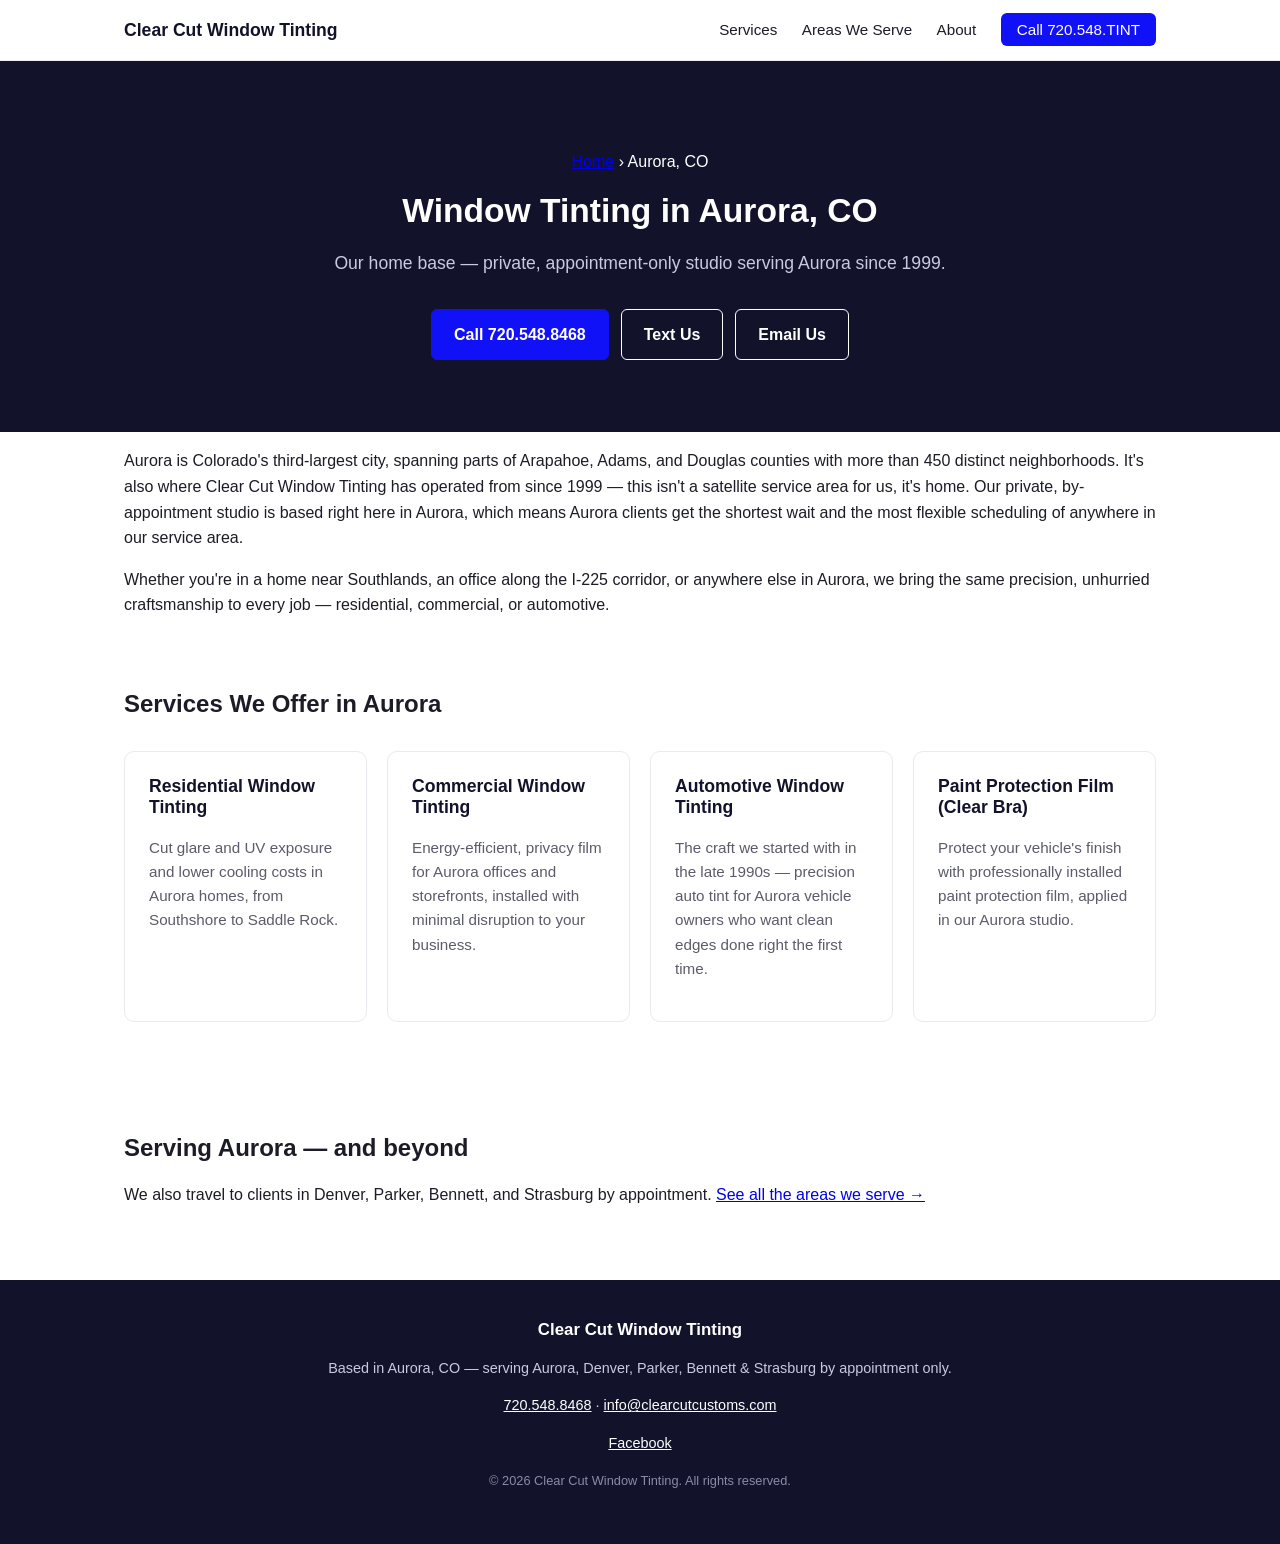
==== aurora.html @ 708e9a7e "Add aurora.html for window tinting services This file contains the complete HTML structure for the '" ====
<!DOCTYPE html>
<html lang="en">
<head>
<meta charset="UTF-8">
<meta name="viewport" content="width=device-width, initial-scale=1">
<title>Window Tinting in Aurora, CO | Residential, Commercial &amp; Auto | Clear Cut Window Tinting</title>
<meta name="description" content="Clear Cut Window Tinting serves Aurora, Colorado with private, appointment-only residential, commercial, and automotive window film and paint protection film. Based in Aurora since 1999.">
<link rel="canonical" href="https://clearcutcustoms.com/aurora.html">
<link rel="stylesheet" href="style.css">
<script type="application/ld+json">
{
  "@context": "https://schema.org",
  "@type": "LocalBusiness",
  "name": "Clear Cut Window Tinting",
  "telephone": "+1-720-548-8468",
  "priceRange": "$$",
  "areaServed": {"@type": "City", "name": "Aurora, CO"},
  "url": "https://clearcutcustoms.com/aurora.html"
}
</script>
</head>
<body>

<header class="site-header">
  <div class="wrap">
    <a class="logo" href="/">Clear Cut Window Tinting</a>
    <nav>
      <a href="/#services">Services</a>
      <a href="/#areas">Areas We Serve</a>
      <a href="/#about">About</a>
      <a class="btn-call" href="tel:7205488468">Call 720.548.TINT</a>
    </nav>
  </div>
</header>

<section class="hero city-hero">
  <div class="wrap">
    <p class="breadcrumb"><a href="/">Home</a> &rsaquo; Aurora, CO</p>
    <h1>Window Tinting in Aurora, CO</h1>
    <p class="tagline">Our home base — private, appointment-only studio serving Aurora since 1999.</p>
    <div class="cta-row">
      <a class="btn primary" href="tel:7205488468">Call 720.548.8468</a>
      <a class="btn" href="sms:7205488468">Text Us</a>
      <a class="btn" href="mailto:info@clearcutcustoms.com">Email Us</a>
    </div>
  </div>
</section>

<section class="city-intro">
  <div class="wrap">
    <p>Aurora is Colorado's third-largest city, spanning parts of Arapahoe, Adams, and Douglas counties with more than 450 distinct neighborhoods. It's also where Clear Cut Window Tinting has operated from since 1999 — this isn't a satellite service area for us, it's home. Our private, by-appointment studio is based right here in Aurora, which means Aurora clients get the shortest wait and the most flexible scheduling of anywhere in our service area.</p>
    <p>Whether you're in a home near Southlands, an office along the I-225 corridor, or anywhere else in Aurora, we bring the same precision, unhurried craftsmanship to every job — residential, commercial, or automotive.</p>
  </div>
</section>

<section class="services">
  <div class="wrap">
    <h2>Services We Offer in Aurora</h2>
    <div class="service-grid">
      <div class="service-card">
        <h3>Residential Window Tinting</h3>
        <p>Cut glare and UV exposure and lower cooling costs in Aurora homes, from Southshore to Saddle Rock.</p>
      </div>
      <div class="service-card">
        <h3>Commercial Window Tinting</h3>
        <p>Energy-efficient, privacy film for Aurora offices and storefronts, installed with minimal disruption to your business.</p>
      </div>
      <div class="service-card">
        <h3>Automotive Window Tinting</h3>
        <p>The craft we started with in the late 1990s — precision auto tint for Aurora vehicle owners who want clean edges done right the first time.</p>
      </div>
      <div class="service-card">
        <h3>Paint Protection Film (Clear Bra)</h3>
        <p>Protect your vehicle's finish with professionally installed paint protection film, applied in our Aurora studio.</p>
      </div>
    </div>
  </div>
</section>

<section class="fit">
  <div class="wrap">
    <h2>Serving Aurora — and beyond</h2>
    <p>We also travel to clients in Denver, Parker, Bennett, and Strasburg by appointment. <a href="/#areas">See all the areas we serve &rarr;</a></p>
  </div>
</section>

<footer class="site-footer">
  <div class="wrap">
    <h3>Clear Cut Window Tinting</h3>
    <p>Based in Aurora, CO &mdash; serving Aurora, Denver, Parker, Bennett &amp; Strasburg by appointment only.</p>
    <p><a href="tel:7205488468">720.548.8468</a> &middot; <a href="mailto:info@clearcutcustoms.com">info@clearcutcustoms.com</a></p>
    <p><a href="https://www.facebook.com/clearcutcustoms/" target="_blank" rel="noopener">Facebook</a></p>
    <p class="copyright">&copy; 2026 Clear Cut Window Tinting. All rights reserved.</p>
  </div>
</footer>

</body>
</html>
---- style.css ----
:root {
  --navy: #12122b;
  --blue: #1111f7;
  --light: #f6f7fb;
  --text: #1c1c28;
  --muted: #5b5b6b;
}

* { box-sizing: border-box; }

body {
  margin: 0;
  font-family: -apple-system, BlinkMacSystemFont, "Segoe UI", Roboto, Helvetica, Arial, sans-serif;
  color: var(--text);
  line-height: 1.6;
  background: #fff;
}

.wrap {
  max-width: 1080px;
  margin: 0 auto;
  padding: 0 24px;
}

h1, h2, h3 { line-height: 1.2; margin-top: 0; }

.site-header {
  border-bottom: 1px solid #eaeaf0;
  position: sticky;
  top: 0;
  background: #fff;
  z-index: 10;
}

.site-header .wrap {
  display: flex;
  align-items: center;
  justify-content: space-between;
  padding-top: 16px;
  padding-bottom: 16px;
}

.logo {
  font-weight: 700;
  font-size: 1.1rem;
  color: var(--navy);
  text-decoration: none;
}

.site-header nav a {
  margin-left: 20px;
  color: var(--text);
  text-decoration: none;
  font-size: 0.95rem;
}

.btn-call {
  background: var(--blue);
  color: #fff !important;
  padding: 8px 16px;
  border-radius: 6px;
}

.hero {
  background: var(--navy);
  color: #fff;
  padding: 72px 0;
  text-align: center;
}

.hero h1 { font-size: 2.1rem; max-width: 800px; margin: 0 auto 16px; }
.hero .tagline { font-size: 1.1rem; color: #c9c9e0; margin-bottom: 32px; }

.cta-row { display: flex; gap: 12px; justify-content: center; flex-wrap: wrap; }

.btn {
  display: inline-block;
  padding: 12px 22px;
  border-radius: 6px;
  text-decoration: none;
  border: 1px solid #fff;
  color: #fff;
  font-weight: 600;
}

.btn.primary {
  background: var(--blue);
  border-color: var(--blue);
}

.areas, .services, .gallery, .about, .fit {
  padding: 56px 0;
}

.areas { background: var(--light); text-align: center; }

.city-list {
  list-style: none;
  display: flex;
  gap: 12px;
  justify-content: center;
  flex-wrap: wrap;
  padding: 0;
  margin-top: 24px;
}

.city-list li {
  background: #fff;
  border: 1px solid #dedeea;
  padding: 8px 16px;
  border-radius: 20px;
  font-weight: 600;
  font-size: 0.9rem;
}

.service-grid {
  display: grid;
  grid-template-columns: repeat(auto-fit, minmax(220px, 1fr));
  gap: 20px;
  margin-top: 32px;
}

.service-card {
  border: 1px solid #eaeaf0;
  border-radius: 10px;
  padding: 24px;
}

.service-card h3 { color: var(--navy); font-size: 1.1rem; }
.service-card p { color: var(--muted); font-size: 0.95rem; }

.gallery { text-align: center; }
.gallery-note { color: var(--muted); font-size: 0.9rem; }

.gallery-grid {
  display: grid;
  grid-template-columns: repeat(auto-fit, minmax(160px, 1fr));
  gap: 12px;
  margin-top: 24px;
}

.gallery-placeholder {
  background: var(--light);
  border: 1px dashed #cfcfe0;
  aspect-ratio: 4 / 3;
  border-radius: 8px;
}

.about { max-width: 780px; margin: 0 auto; }

.fit .two-col {
  display: grid;
  grid-template-columns: 1fr 1fr;
  gap: 40px;
}

.fit h3 { color: var(--navy); }
.fit ul { padding-left: 20px; color: var(--muted); }

.site-footer {
  background: var(--navy);
  color: #c9c9e0;
  padding: 40px 0;
  text-align: center;
  font-size: 0.9rem;
}

.site-footer h3 { color: #fff; }
.site-footer a { color: #fff; }
.copyright { margin-top: 16px; color: #8b8ba8; font-size: 0.8rem; }

@media (max-width: 640px) {
  .site-header nav a:not(.btn-call) { display: none; }
  .fit .two-col { grid-template-columns: 1fr; }
  .hero h1 { font-size: 1.6rem; }
}
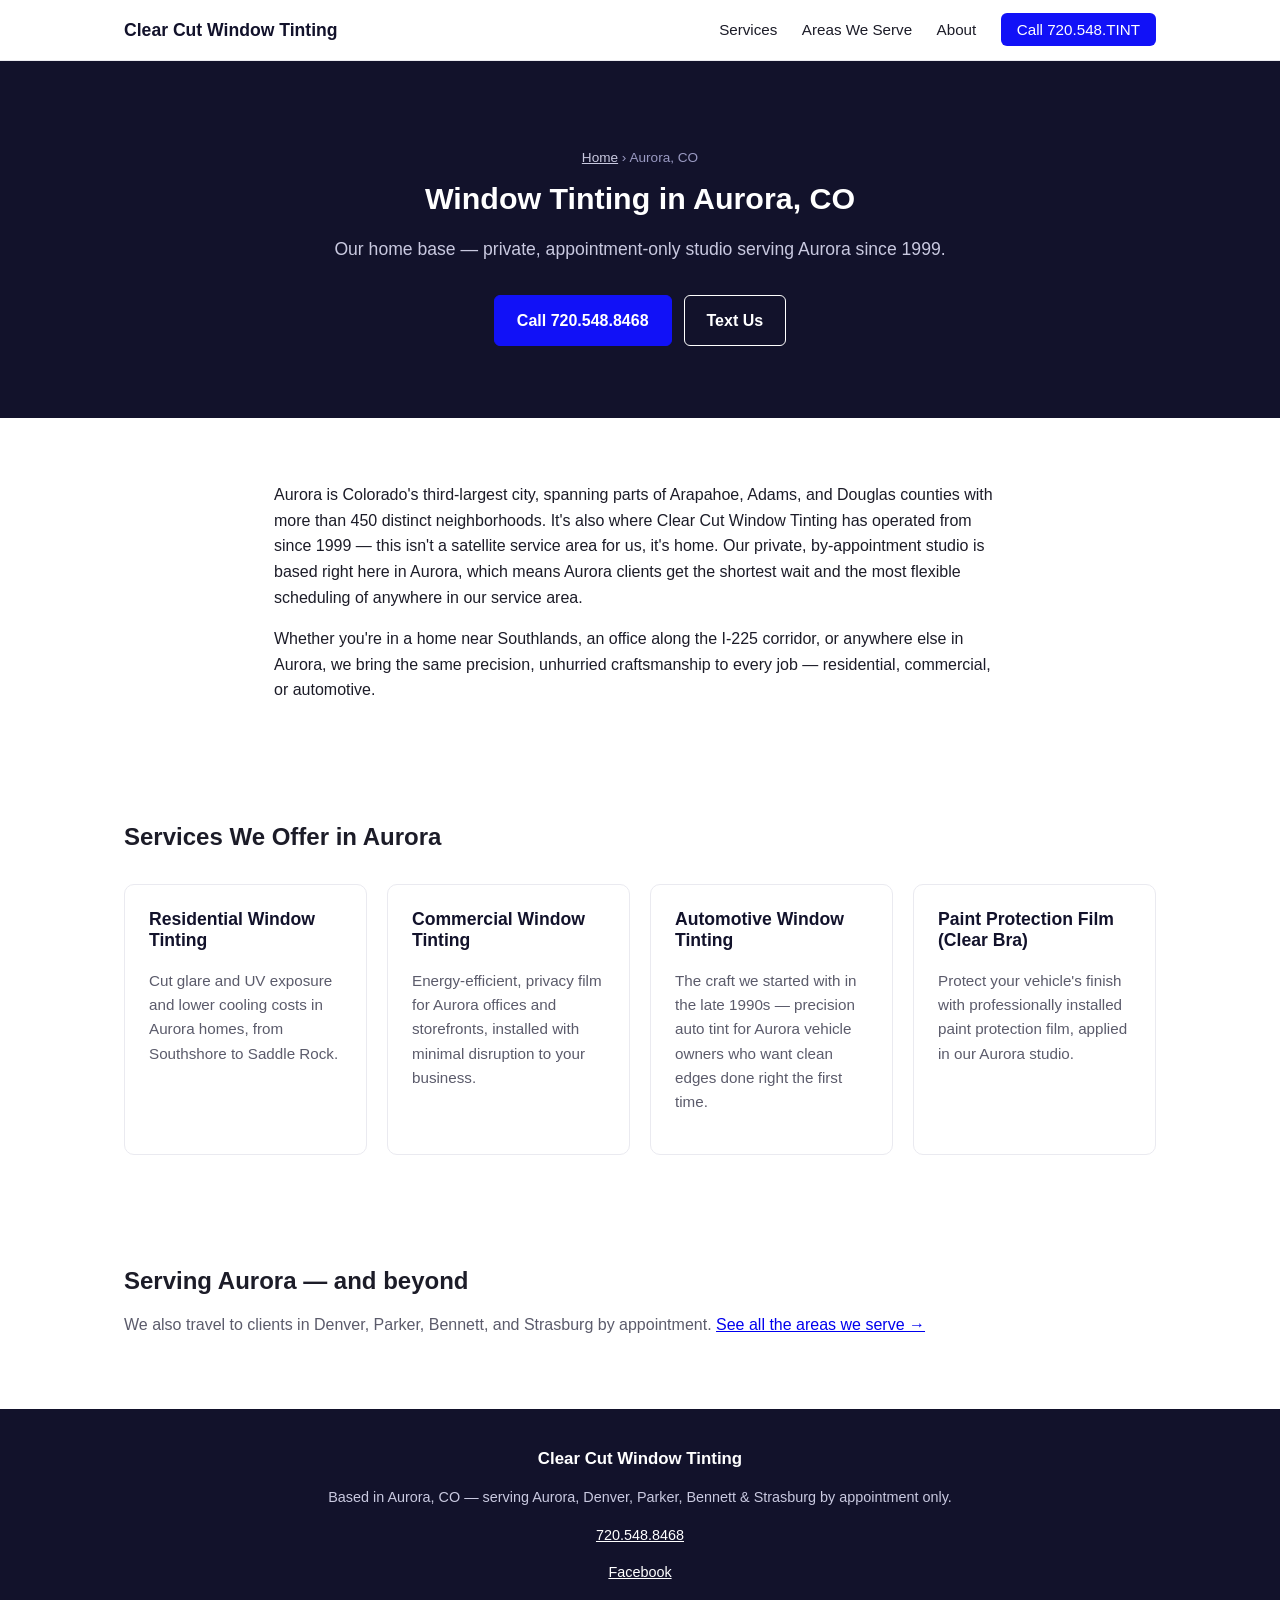
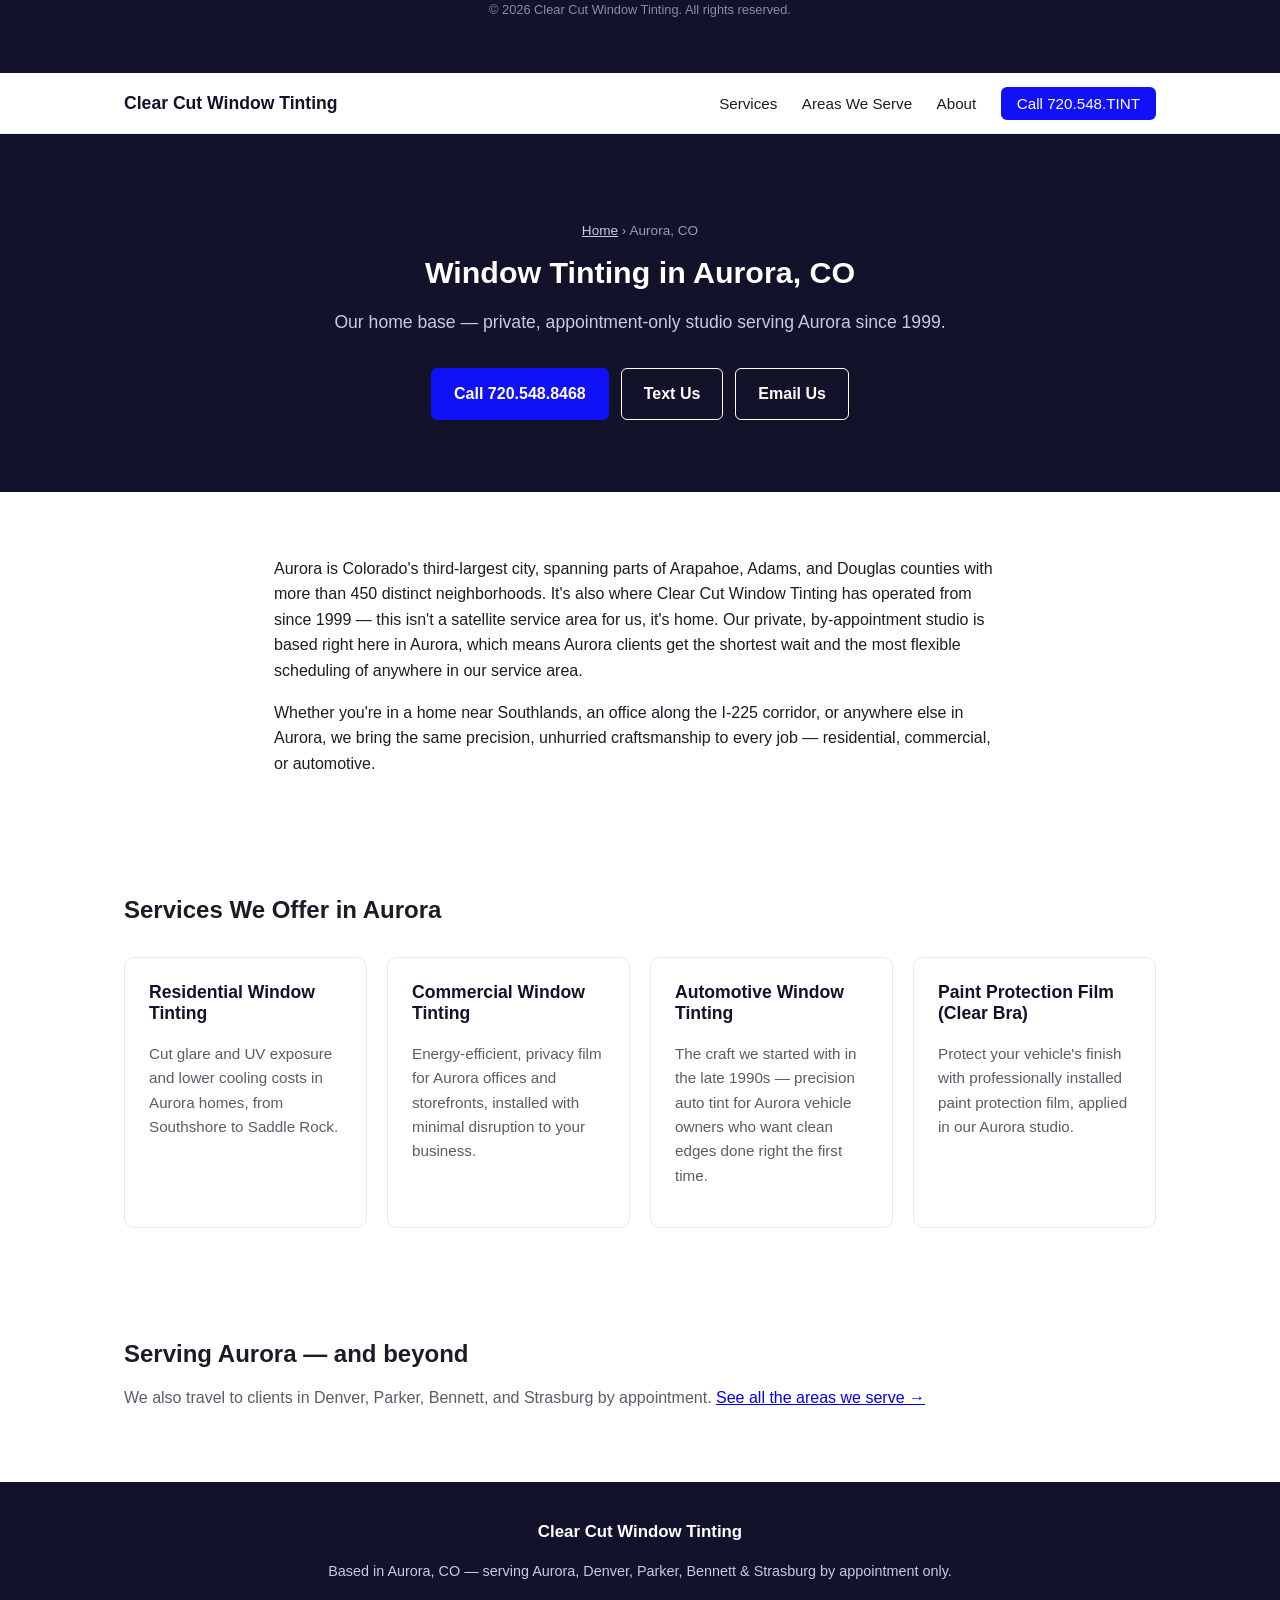
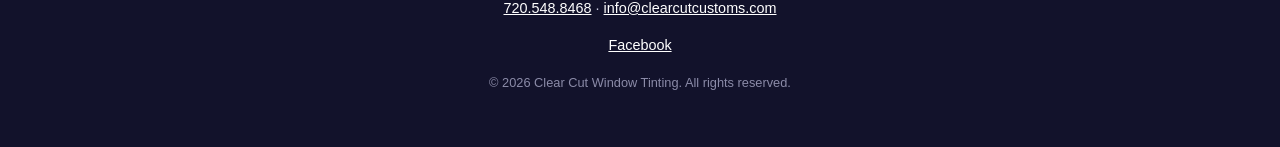
==== commit b3427725: "Enhance service details and contact methods in aurora.html Added additional service descriptions and" ====
--- a/aurora.html
+++ b/aurora.html
@@ -1,3 +1,100 @@
+<!DOCTYPE html>
+<html lang="en">
+<head>
+<meta charset="UTF-8">
+<meta name="viewport" content="width=device-width, initial-scale=1">
+<title>Window Tinting in Aurora, CO | Residential, Commercial &amp; Auto | Clear Cut Window Tinting</title>
+<meta name="description" content="Clear Cut Window Tinting serves Aurora, Colorado with private, appointment-only residential, commercial, and automotive window film and paint protection film. Based in Aurora since 1999.">
+<link rel="canonical" href="https://clearcutcustoms.com/aurora.html">
+<link rel="stylesheet" href="style.css">
+<script type="application/ld+json">
+{
+  "@context": "https://schema.org",
+  "@type": "LocalBusiness",
+  "name": "Clear Cut Window Tinting",
+  "telephone": "+1-720-548-8468",
+  "priceRange": "$$",
+  "areaServed": {"@type": "City", "name": "Aurora, CO"},
+  "url": "https://clearcutcustoms.com/aurora.html"
+}
+</script>
+</head>
+<body>
+
+<header class="site-header">
+  <div class="wrap">
+    <a class="logo" href="/">Clear Cut Window Tinting</a>
+    <nav>
+      <a href="/#services">Services</a>
+      <a href="/#areas">Areas We Serve</a>
+      <a href="/#about">About</a>
+      <a class="btn-call" href="tel:7205488468">Call 720.548.TINT</a>
+    </nav>
+  </div>
+</header>
+
+<section class="hero city-hero">
+  <div class="wrap">
+    <p class="breadcrumb"><a href="/">Home</a> &rsaquo; Aurora, CO</p>
+    <h1>Window Tinting in Aurora, CO</h1>
+    <p class="tagline">Our home base — private, appointment-only studio serving Aurora since 1999.</p>
+    <div class="cta-row">
+      <a class="btn primary" href="tel:7205488468">Call 720.548.8468</a>
+      <a class="btn" href="sms:7205488468">Text Us</a>
+    </div>
+  </div>
+</section>
+
+<section class="city-intro">
+  <div class="wrap">
+    <p>Aurora is Colorado's third-largest city, spanning parts of Arapahoe, Adams, and Douglas counties with more than 450 distinct neighborhoods. It's also where Clear Cut Window Tinting has operated from since 1999 — this isn't a satellite service area for us, it's home. Our private, by-appointment studio is based right here in Aurora, which means Aurora clients get the shortest wait and the most flexible scheduling of anywhere in our service area.</p>
+    <p>Whether you're in a home near Southlands, an office along the I-225 corridor, or anywhere else in Aurora, we bring the same precision, unhurried craftsmanship to every job — residential, commercial, or automotive.</p>
+  </div>
+</section>
+
+<section class="services">
+  <div class="wrap">
+    <h2>Services We Offer in Aurora</h2>
+    <div class="service-grid">
+      <div class="service-card">
+        <h3>Residential Window Tinting</h3>
+        <p>Cut glare and UV exposure and lower cooling costs in Aurora homes, from Southshore to Saddle Rock.</p>
+      </div>
+      <div class="service-card">
+        <h3>Commercial Window Tinting</h3>
+        <p>Energy-efficient, privacy film for Aurora offices and storefronts, installed with minimal disruption to your business.</p>
+      </div>
+      <div class="service-card">
+        <h3>Automotive Window Tinting</h3>
+        <p>The craft we started with in the late 1990s — precision auto tint for Aurora vehicle owners who want clean edges done right the first time.</p>
+      </div>
+      <div class="service-card">
+        <h3>Paint Protection Film (Clear Bra)</h3>
+        <p>Protect your vehicle's finish with professionally installed paint protection film, applied in our Aurora studio.</p>
+      </div>
+    </div>
+  </div>
+</section>
+
+<section class="fit">
+  <div class="wrap">
+    <h2>Serving Aurora — and beyond</h2>
+    <p>We also travel to clients in Denver, Parker, Bennett, and Strasburg by appointment. <a href="/#areas">See all the areas we serve &rarr;</a></p>
+  </div>
+</section>
+
+<footer class="site-footer">
+  <div class="wrap">
+    <h3>Clear Cut Window Tinting</h3>
+    <p>Based in Aurora, CO &mdash; serving Aurora, Denver, Parker, Bennett &amp; Strasburg by appointment only.</p>
+    <p><a href="tel:7205488468">720.548.8468</a></p>
+    <p><a href="https://www.facebook.com/clearcutcustoms/" target="_blank" rel="noopener">Facebook</a></p>
+    <p class="copyright">&copy; 2026 Clear Cut Window Tinting. All rights reserved.</p>
+  </div>
+</footer>
+
+</body>
+</html>
 <!DOCTYPE html>
 <html lang="en">
 <head>
--- a/style.css
+++ b/style.css
@@ -113,6 +113,15 @@
   font-size: 0.9rem;
 }
 
+.city-list li a {
+  color: var(--navy);
+  text-decoration: none;
+}
+
+.city-list li a:hover {
+  text-decoration: underline;
+}
+
 .service-grid {
   display: grid;
   grid-template-columns: repeat(auto-fit, minmax(220px, 1fr));
@@ -169,6 +178,29 @@
 .site-footer a { color: #fff; }
 .copyright { margin-top: 16px; color: #8b8ba8; font-size: 0.8rem; }
 
+.breadcrumb {
+  color: #9a9ac2;
+  font-size: 0.85rem;
+  margin-bottom: 12px;
+}
+
+.breadcrumb a {
+  color: #c9c9e0;
+}
+
+.city-hero h1 { font-size: 1.9rem; }
+
+.city-intro {
+  padding: 48px 0;
+  max-width: 780px;
+  margin: 0 auto;
+}
+
+.city-intro p { color: var(--text); }
+
+.fit h2 { margin-bottom: 8px; }
+.fit p { color: var(--muted); }
+
 @media (max-width: 640px) {
   .site-header nav a:not(.btn-call) { display: none; }
   .fit .two-col { grid-template-columns: 1fr; }
--- a/style.css
+++ b/style.css
@@ -113,6 +113,15 @@
   font-size: 0.9rem;
 }
 
+.city-list li a {
+  color: var(--navy);
+  text-decoration: none;
+}
+
+.city-list li a:hover {
+  text-decoration: underline;
+}
+
 .service-grid {
   display: grid;
   grid-template-columns: repeat(auto-fit, minmax(220px, 1fr));
@@ -169,6 +178,29 @@
 .site-footer a { color: #fff; }
 .copyright { margin-top: 16px; color: #8b8ba8; font-size: 0.8rem; }
 
+.breadcrumb {
+  color: #9a9ac2;
+  font-size: 0.85rem;
+  margin-bottom: 12px;
+}
+
+.breadcrumb a {
+  color: #c9c9e0;
+}
+
+.city-hero h1 { font-size: 1.9rem; }
+
+.city-intro {
+  padding: 48px 0;
+  max-width: 780px;
+  margin: 0 auto;
+}
+
+.city-intro p { color: var(--text); }
+
+.fit h2 { margin-bottom: 8px; }
+.fit p { color: var(--muted); }
+
 @media (max-width: 640px) {
   .site-header nav a:not(.btn-call) { display: none; }
   .fit .two-col { grid-template-columns: 1fr; }
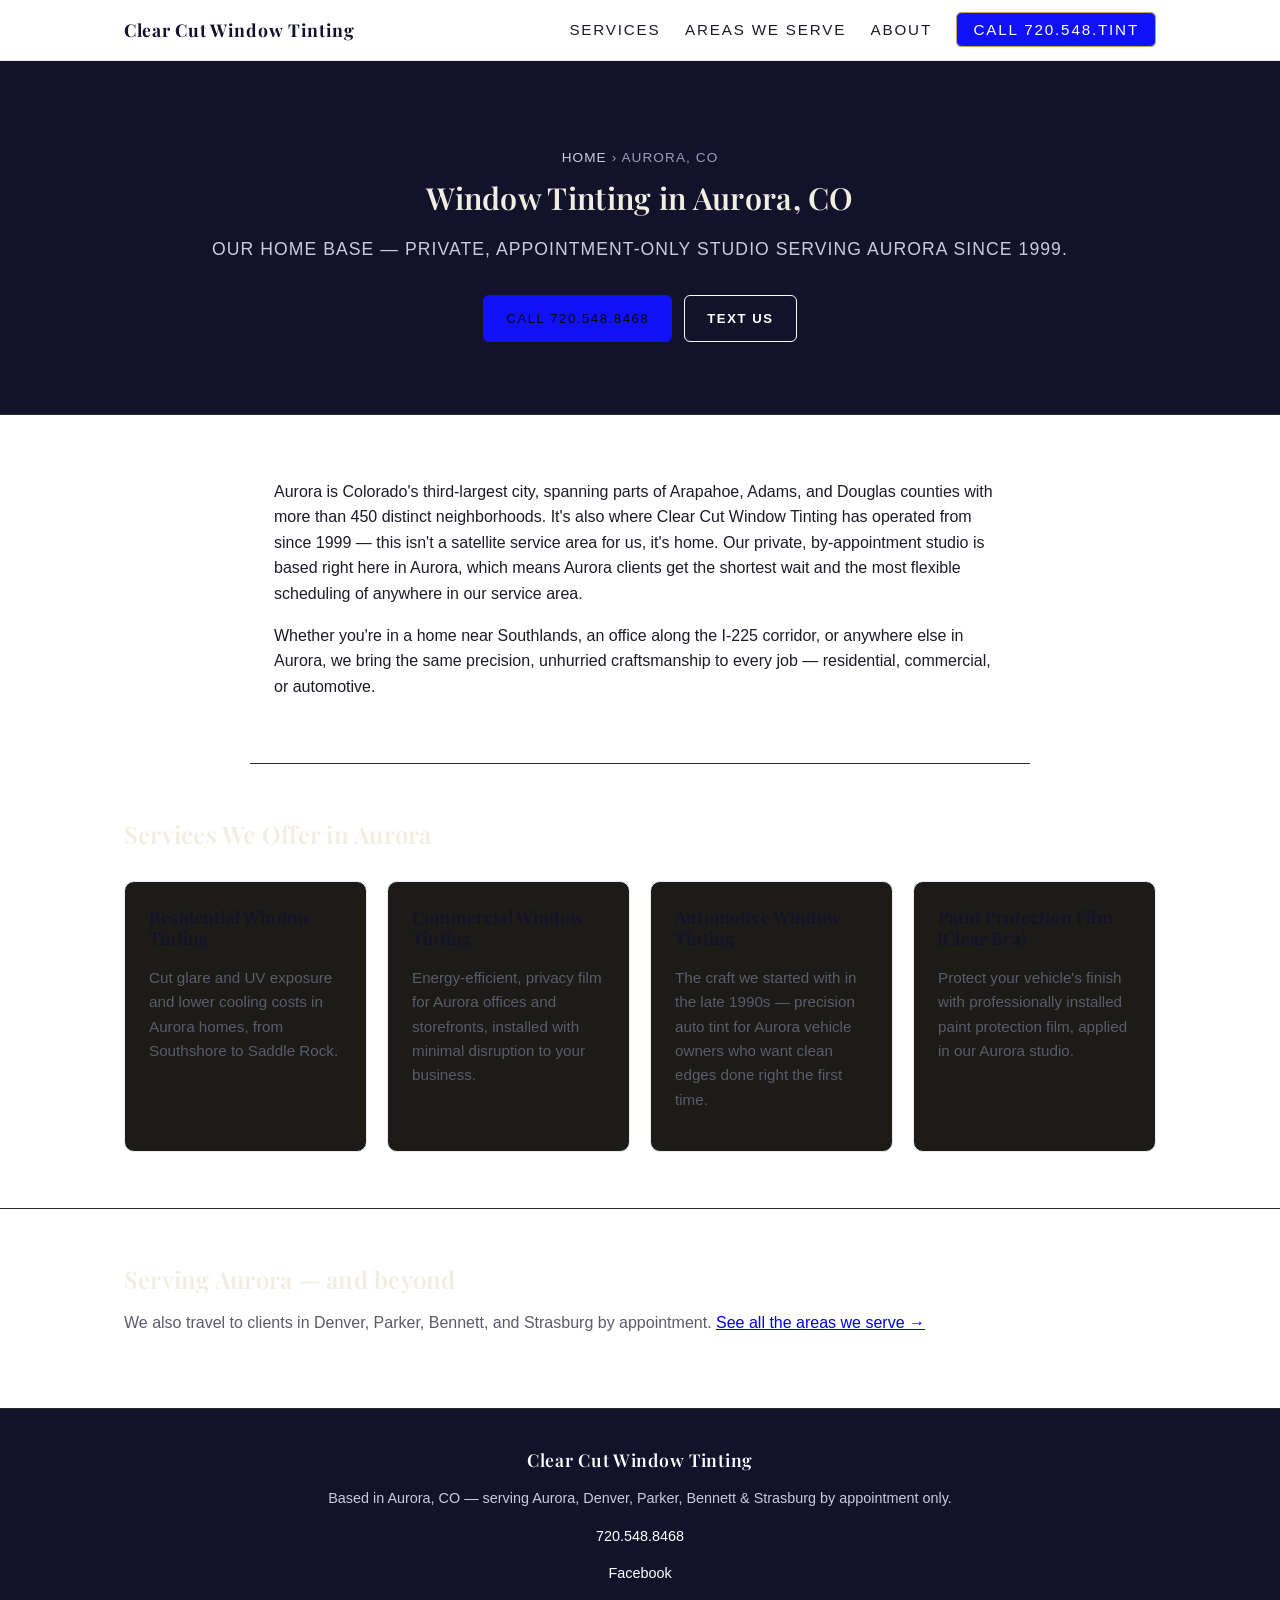
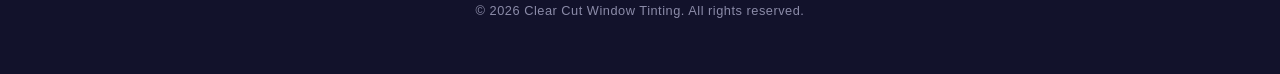
==== commit f927ba83: "Add Google Fonts preconnect and styles Added preconnect links for Google Fonts and included a styles" ====
--- a/aurora.html
+++ b/aurora.html
@@ -6,6 +6,9 @@
 <title>Window Tinting in Aurora, CO | Residential, Commercial &amp; Auto | Clear Cut Window Tinting</title>
 <meta name="description" content="Clear Cut Window Tinting serves Aurora, Colorado with private, appointment-only residential, commercial, and automotive window film and paint protection film. Based in Aurora since 1999.">
 <link rel="canonical" href="https://clearcutcustoms.com/aurora.html">
+<link rel="preconnect" href="https://fonts.googleapis.com">
+<link rel="preconnect" href="https://fonts.gstatic.com" crossorigin>
+<link href="https://fonts.googleapis.com/css2?family=Playfair+Display:wght@500;600;700&family=Jost:wght@300;400;500&display=swap" rel="stylesheet">
 <link rel="stylesheet" href="style.css">
 <script type="application/ld+json">
 {
@@ -95,101 +98,3 @@
 
 </body>
 </html>
-<!DOCTYPE html>
-<html lang="en">
-<head>
-<meta charset="UTF-8">
-<meta name="viewport" content="width=device-width, initial-scale=1">
-<title>Window Tinting in Aurora, CO | Residential, Commercial &amp; Auto | Clear Cut Window Tinting</title>
-<meta name="description" content="Clear Cut Window Tinting serves Aurora, Colorado with private, appointment-only residential, commercial, and automotive window film and paint protection film. Based in Aurora since 1999.">
-<link rel="canonical" href="https://clearcutcustoms.com/aurora.html">
-<link rel="stylesheet" href="style.css">
-<script type="application/ld+json">
-{
-  "@context": "https://schema.org",
-  "@type": "LocalBusiness",
-  "name": "Clear Cut Window Tinting",
-  "telephone": "+1-720-548-8468",
-  "priceRange": "$$",
-  "areaServed": {"@type": "City", "name": "Aurora, CO"},
-  "url": "https://clearcutcustoms.com/aurora.html"
-}
-</script>
-</head>
-<body>
-
-<header class="site-header">
-  <div class="wrap">
-    <a class="logo" href="/">Clear Cut Window Tinting</a>
-    <nav>
-      <a href="/#services">Services</a>
-      <a href="/#areas">Areas We Serve</a>
-      <a href="/#about">About</a>
-      <a class="btn-call" href="tel:7205488468">Call 720.548.TINT</a>
-    </nav>
-  </div>
-</header>
-
-<section class="hero city-hero">
-  <div class="wrap">
-    <p class="breadcrumb"><a href="/">Home</a> &rsaquo; Aurora, CO</p>
-    <h1>Window Tinting in Aurora, CO</h1>
-    <p class="tagline">Our home base — private, appointment-only studio serving Aurora since 1999.</p>
-    <div class="cta-row">
-      <a class="btn primary" href="tel:7205488468">Call 720.548.8468</a>
-      <a class="btn" href="sms:7205488468">Text Us</a>
-      <a class="btn" href="mailto:info@clearcutcustoms.com">Email Us</a>
-    </div>
-  </div>
-</section>
-
-<section class="city-intro">
-  <div class="wrap">
-    <p>Aurora is Colorado's third-largest city, spanning parts of Arapahoe, Adams, and Douglas counties with more than 450 distinct neighborhoods. It's also where Clear Cut Window Tinting has operated from since 1999 — this isn't a satellite service area for us, it's home. Our private, by-appointment studio is based right here in Aurora, which means Aurora clients get the shortest wait and the most flexible scheduling of anywhere in our service area.</p>
-    <p>Whether you're in a home near Southlands, an office along the I-225 corridor, or anywhere else in Aurora, we bring the same precision, unhurried craftsmanship to every job — residential, commercial, or automotive.</p>
-  </div>
-</section>
-
-<section class="services">
-  <div class="wrap">
-    <h2>Services We Offer in Aurora</h2>
-    <div class="service-grid">
-      <div class="service-card">
-        <h3>Residential Window Tinting</h3>
-        <p>Cut glare and UV exposure and lower cooling costs in Aurora homes, from Southshore to Saddle Rock.</p>
-      </div>
-      <div class="service-card">
-        <h3>Commercial Window Tinting</h3>
-        <p>Energy-efficient, privacy film for Aurora offices and storefronts, installed with minimal disruption to your business.</p>
-      </div>
-      <div class="service-card">
-        <h3>Automotive Window Tinting</h3>
-        <p>The craft we started with in the late 1990s — precision auto tint for Aurora vehicle owners who want clean edges done right the first time.</p>
-      </div>
-      <div class="service-card">
-        <h3>Paint Protection Film (Clear Bra)</h3>
-        <p>Protect your vehicle's finish with professionally installed paint protection film, applied in our Aurora studio.</p>
-      </div>
-    </div>
-  </div>
-</section>
-
-<section class="fit">
-  <div class="wrap">
-    <h2>Serving Aurora — and beyond</h2>
-    <p>We also travel to clients in Denver, Parker, Bennett, and Strasburg by appointment. <a href="/#areas">See all the areas we serve &rarr;</a></p>
-  </div>
-</section>
-
-<footer class="site-footer">
-  <div class="wrap">
-    <h3>Clear Cut Window Tinting</h3>
-    <p>Based in Aurora, CO &mdash; serving Aurora, Denver, Parker, Bennett &amp; Strasburg by appointment only.</p>
-    <p><a href="tel:7205488468">720.548.8468</a> &middot; <a href="mailto:info@clearcutcustoms.com">info@clearcutcustoms.com</a></p>
-    <p><a href="https://www.facebook.com/clearcutcustoms/" target="_blank" rel="noopener">Facebook</a></p>
-    <p class="copyright">&copy; 2026 Clear Cut Window Tinting. All rights reserved.</p>
-  </div>
-</footer>
-
-</body>
-</html>
--- a/style.css
+++ b/style.css
@@ -1,3 +1,320 @@
+:root {
+  --black: #0a0a0a;
+  --charcoal: #141412;
+  --charcoal-light: #1c1b18;
+  --gold: #c9a961;
+  --gold-bright: #e4c98a;
+  --cream: #f2ede1;
+  --muted: #9a9488;
+  --hairline: #2c2a24;
+}
+
+* { box-sizing: border-box; }
+
+body {
+  margin: 0;
+  font-family: "Jost", -apple-system, BlinkMacSystemFont, "Segoe UI", Helvetica, Arial, sans-serif;
+  color: var(--cream);
+  line-height: 1.7;
+  background: var(--black);
+  font-weight: 300;
+}
+
+h1, h2, h3 {
+  line-height: 1.2;
+  margin-top: 0;
+  font-family: "Playfair Display", Georgia, "Times New Roman", serif;
+  font-weight: 600;
+  color: var(--cream);
+  letter-spacing: 0.01em;
+}
+
+.wrap {
+  max-width: 1080px;
+  margin: 0 auto;
+  padding: 0 24px;
+}
+
+.site-header {
+  border-bottom: 1px solid var(--hairline);
+  position: sticky;
+  top: 0;
+  background: rgba(10, 10, 10, 0.92);
+  backdrop-filter: blur(6px);
+  z-index: 10;
+}
+
+.site-header .wrap {
+  display: flex;
+  align-items: center;
+  justify-content: space-between;
+  padding-top: 18px;
+  padding-bottom: 18px;
+}
+
+.logo {
+  font-family: "Playfair Display", Georgia, serif;
+  font-weight: 600;
+  font-size: 1.2rem;
+  color: var(--gold-bright);
+  text-decoration: none;
+  letter-spacing: 0.04em;
+}
+
+.site-header nav a {
+  margin-left: 24px;
+  color: var(--cream);
+  text-decoration: none;
+  font-size: 0.82rem;
+  text-transform: uppercase;
+  letter-spacing: 0.12em;
+  transition: color 0.2s ease;
+}
+
+.site-header nav a:hover { color: var(--gold-bright); }
+
+.btn-call {
+  background: transparent;
+  color: var(--gold-bright) !important;
+  padding: 9px 18px;
+  border: 1px solid var(--gold);
+  border-radius: 2px;
+}
+
+.btn-call:hover {
+  background: var(--gold);
+  color: var(--black) !important;
+}
+
+.hero {
+  background:
+    radial-gradient(ellipse at center, rgba(201, 169, 97, 0.08) 0%, rgba(10, 10, 10, 0) 60%),
+    var(--black);
+  color: var(--cream);
+  padding: 96px 0;
+  text-align: center;
+  border-bottom: 1px solid var(--hairline);
+}
+
+.hero h1 { font-size: 2.4rem; max-width: 820px; margin: 0 auto 18px; }
+.hero .tagline {
+  font-size: 1.05rem;
+  color: var(--gold-bright);
+  margin-bottom: 36px;
+  letter-spacing: 0.06em;
+  text-transform: uppercase;
+  font-size: 0.85rem;
+}
+
+.cta-row { display: flex; gap: 14px; justify-content: center; flex-wrap: wrap; }
+
+.btn {
+  display: inline-block;
+  padding: 13px 26px;
+  border-radius: 2px;
+  text-decoration: none;
+  border: 1px solid var(--gold);
+  color: var(--cream);
+  font-weight: 400;
+  font-size: 0.82rem;
+  text-transform: uppercase;
+  letter-spacing: 0.12em;
+  transition: all 0.25s ease;
+}
+
+.btn:hover {
+  border-color: var(--gold-bright);
+  color: var(--gold-bright);
+}
+
+.btn.primary {
+  background: var(--gold);
+  border-color: var(--gold);
+  color: var(--black);
+  font-weight: 500;
+}
+
+.btn.primary:hover {
+  background: var(--gold-bright);
+  border-color: var(--gold-bright);
+  color: var(--black);
+}
+
+.areas, .services, .gallery, .about, .fit {
+  padding: 72px 0;
+}
+
+.areas { background: var(--charcoal); text-align: center; border-bottom: 1px solid var(--hairline); }
+.areas p { color: var(--muted); max-width: 720px; margin-left: auto; margin-right: auto; }
+
+.city-list {
+  list-style: none;
+  display: flex;
+  gap: 14px;
+  justify-content: center;
+  flex-wrap: wrap;
+  padding: 0;
+  margin-top: 28px;
+}
+
+.city-list li {
+  background: transparent;
+  border: 1px solid var(--hairline);
+  padding: 10px 20px;
+  border-radius: 2px;
+  font-weight: 400;
+  font-size: 0.8rem;
+  text-transform: uppercase;
+  letter-spacing: 0.1em;
+  transition: border-color 0.2s ease;
+}
+
+.city-list li:hover { border-color: var(--gold); }
+
+.city-list li a {
+  color: var(--cream);
+  text-decoration: none;
+}
+
+.city-list li a:hover {
+  color: var(--gold-bright);
+}
+
+.services { border-bottom: 1px solid var(--hairline); }
+
+.service-grid {
+  display: grid;
+  grid-template-columns: repeat(auto-fit, minmax(220px, 1fr));
+  gap: 24px;
+  margin-top: 40px;
+}
+
+.service-card {
+  border: 1px solid var(--hairline);
+  border-radius: 2px;
+  padding: 30px 26px;
+  background: var(--charcoal-light);
+  transition: border-color 0.25s ease, transform 0.25s ease;
+}
+
+.service-card:hover {
+  border-color: var(--gold);
+  transform: translateY(-3px);
+}
+
+.service-card h3 { color: var(--gold-bright); font-size: 1.05rem; font-weight: 600; }
+.service-card p { color: var(--muted); font-size: 0.92rem; }
+
+.gallery { text-align: center; border-bottom: 1px solid var(--hairline); }
+.gallery-note { color: var(--muted); font-size: 0.9rem; }
+
+.gallery-grid {
+  display: grid;
+  grid-template-columns: repeat(auto-fit, minmax(160px, 1fr));
+  gap: 14px;
+  margin-top: 28px;
+}
+
+.gallery-item {
+  display: block;
+  aspect-ratio: 4 / 3;
+  border-radius: 2px;
+  overflow: hidden;
+  background: var(--charcoal-light);
+  border: 1px solid var(--hairline);
+}
+
+.gallery-item img {
+  width: 100%;
+  height: 100%;
+  object-fit: cover;
+  display: block;
+  filter: grayscale(15%) contrast(1.05);
+  transition: transform 0.35s ease, filter 0.35s ease;
+}
+
+.gallery-item:hover img {
+  transform: scale(1.06);
+  filter: grayscale(0%) contrast(1.05);
+}
+
+.about {
+  max-width: 780px;
+  margin: 0 auto;
+  border-bottom: 1px solid var(--hairline);
+}
+
+.about p { color: var(--muted); }
+
+.fit .two-col {
+  display: grid;
+  grid-template-columns: 1fr 1fr;
+  gap: 48px;
+}
+
+.fit h3 {
+  color: var(--gold-bright);
+  font-size: 1.05rem;
+  text-transform: uppercase;
+  letter-spacing: 0.08em;
+  font-family: "Jost", sans-serif;
+  font-weight: 500;
+}
+.fit ul { padding-left: 20px; color: var(--muted); }
+.fit li { margin-bottom: 6px; }
+
+.site-footer {
+  background: var(--black);
+  color: var(--muted);
+  padding: 48px 0;
+  text-align: center;
+  font-size: 0.9rem;
+  border-top: 1px solid var(--hairline);
+}
+
+.site-footer h3 {
+  color: var(--gold-bright);
+  font-size: 1.1rem;
+  letter-spacing: 0.04em;
+}
+.site-footer a { color: var(--cream); text-decoration: none; }
+.site-footer a:hover { color: var(--gold-bright); }
+.copyright { margin-top: 18px; color: #5c584e; font-size: 0.78rem; letter-spacing: 0.04em; }
+
+.breadcrumb {
+  color: var(--muted);
+  font-size: 0.8rem;
+  margin-bottom: 16px;
+  text-transform: uppercase;
+  letter-spacing: 0.08em;
+}
+
+.breadcrumb a {
+  color: var(--gold);
+  text-decoration: none;
+}
+
+.breadcrumb a:hover { color: var(--gold-bright); }
+
+.city-hero h1 { font-size: 2.1rem; }
+
+.city-intro {
+  padding: 56px 0;
+  max-width: 780px;
+  margin: 0 auto;
+  border-bottom: 1px solid var(--hairline);
+}
+
+.city-intro p { color: var(--muted); }
+
+.fit h2 { margin-bottom: 10px; }
+.fit p { color: var(--muted); }
+
+@media (max-width: 640px) {
+  .site-header nav a:not(.btn-call) { display: none; }
+  .fit .two-col { grid-template-columns: 1fr; }
+  .hero h1 { font-size: 1.7rem; }
+}
 :root {
   --navy: #12122b;
   --blue: #1111f7;
@@ -148,11 +465,24 @@
   margin-top: 24px;
 }
 
-.gallery-placeholder {
-  background: var(--light);
-  border: 1px dashed #cfcfe0;
+.gallery-item {
+  display: block;
   aspect-ratio: 4 / 3;
   border-radius: 8px;
+  overflow: hidden;
+  background: var(--light);
+}
+
+.gallery-item img {
+  width: 100%;
+  height: 100%;
+  object-fit: cover;
+  display: block;
+  transition: transform 0.25s ease;
+}
+
+.gallery-item:hover img {
+  transform: scale(1.04);
 }
 
 .about { max-width: 780px; margin: 0 auto; }
@@ -206,3 +536,211 @@
   .fit .two-col { grid-template-columns: 1fr; }
   .hero h1 { font-size: 1.6rem; }
 }
+:root {
+  --navy: #12122b;
+  --blue: #1111f7;
+  --light: #f6f7fb;
+  --text: #1c1c28;
+  --muted: #5b5b6b;
+}
+
+* { box-sizing: border-box; }
+
+body {
+  margin: 0;
+  font-family: -apple-system, BlinkMacSystemFont, "Segoe UI", Roboto, Helvetica, Arial, sans-serif;
+  color: var(--text);
+  line-height: 1.6;
+  background: #fff;
+}
+
+.wrap {
+  max-width: 1080px;
+  margin: 0 auto;
+  padding: 0 24px;
+}
+
+h1, h2, h3 { line-height: 1.2; margin-top: 0; }
+
+.site-header {
+  border-bottom: 1px solid #eaeaf0;
+  position: sticky;
+  top: 0;
+  background: #fff;
+  z-index: 10;
+}
+
+.site-header .wrap {
+  display: flex;
+  align-items: center;
+  justify-content: space-between;
+  padding-top: 16px;
+  padding-bottom: 16px;
+}
+
+.logo {
+  font-weight: 700;
+  font-size: 1.1rem;
+  color: var(--navy);
+  text-decoration: none;
+}
+
+.site-header nav a {
+  margin-left: 20px;
+  color: var(--text);
+  text-decoration: none;
+  font-size: 0.95rem;
+}
+
+.btn-call {
+  background: var(--blue);
+  color: #fff !important;
+  padding: 8px 16px;
+  border-radius: 6px;
+}
+
+.hero {
+  background: var(--navy);
+  color: #fff;
+  padding: 72px 0;
+  text-align: center;
+}
+
+.hero h1 { font-size: 2.1rem; max-width: 800px; margin: 0 auto 16px; }
+.hero .tagline { font-size: 1.1rem; color: #c9c9e0; margin-bottom: 32px; }
+
+.cta-row { display: flex; gap: 12px; justify-content: center; flex-wrap: wrap; }
+
+.btn {
+  display: inline-block;
+  padding: 12px 22px;
+  border-radius: 6px;
+  text-decoration: none;
+  border: 1px solid #fff;
+  color: #fff;
+  font-weight: 600;
+}
+
+.btn.primary {
+  background: var(--blue);
+  border-color: var(--blue);
+}
+
+.areas, .services, .gallery, .about, .fit {
+  padding: 56px 0;
+}
+
+.areas { background: var(--light); text-align: center; }
+
+.city-list {
+  list-style: none;
+  display: flex;
+  gap: 12px;
+  justify-content: center;
+  flex-wrap: wrap;
+  padding: 0;
+  margin-top: 24px;
+}
+
+.city-list li {
+  background: #fff;
+  border: 1px solid #dedeea;
+  padding: 8px 16px;
+  border-radius: 20px;
+  font-weight: 600;
+  font-size: 0.9rem;
+}
+
+.city-list li a {
+  color: var(--navy);
+  text-decoration: none;
+}
+
+.city-list li a:hover {
+  text-decoration: underline;
+}
+
+.service-grid {
+  display: grid;
+  grid-template-columns: repeat(auto-fit, minmax(220px, 1fr));
+  gap: 20px;
+  margin-top: 32px;
+}
+
+.service-card {
+  border: 1px solid #eaeaf0;
+  border-radius: 10px;
+  padding: 24px;
+}
+
+.service-card h3 { color: var(--navy); font-size: 1.1rem; }
+.service-card p { color: var(--muted); font-size: 0.95rem; }
+
+.gallery { text-align: center; }
+.gallery-note { color: var(--muted); font-size: 0.9rem; }
+
+.gallery-grid {
+  display: grid;
+  grid-template-columns: repeat(auto-fit, minmax(160px, 1fr));
+  gap: 12px;
+  margin-top: 24px;
+}
+
+.gallery-placeholder {
+  background: var(--light);
+  border: 1px dashed #cfcfe0;
+  aspect-ratio: 4 / 3;
+  border-radius: 8px;
+}
+
+.about { max-width: 780px; margin: 0 auto; }
+
+.fit .two-col {
+  display: grid;
+  grid-template-columns: 1fr 1fr;
+  gap: 40px;
+}
+
+.fit h3 { color: var(--navy); }
+.fit ul { padding-left: 20px; color: var(--muted); }
+
+.site-footer {
+  background: var(--navy);
+  color: #c9c9e0;
+  padding: 40px 0;
+  text-align: center;
+  font-size: 0.9rem;
+}
+
+.site-footer h3 { color: #fff; }
+.site-footer a { color: #fff; }
+.copyright { margin-top: 16px; color: #8b8ba8; font-size: 0.8rem; }
+
+.breadcrumb {
+  color: #9a9ac2;
+  font-size: 0.85rem;
+  margin-bottom: 12px;
+}
+
+.breadcrumb a {
+  color: #c9c9e0;
+}
+
+.city-hero h1 { font-size: 1.9rem; }
+
+.city-intro {
+  padding: 48px 0;
+  max-width: 780px;
+  margin: 0 auto;
+}
+
+.city-intro p { color: var(--text); }
+
+.fit h2 { margin-bottom: 8px; }
+.fit p { color: var(--muted); }
+
+@media (max-width: 640px) {
+  .site-header nav a:not(.btn-call) { display: none; }
+  .fit .two-col { grid-template-columns: 1fr; }
+  .hero h1 { font-size: 1.6rem; }
+}
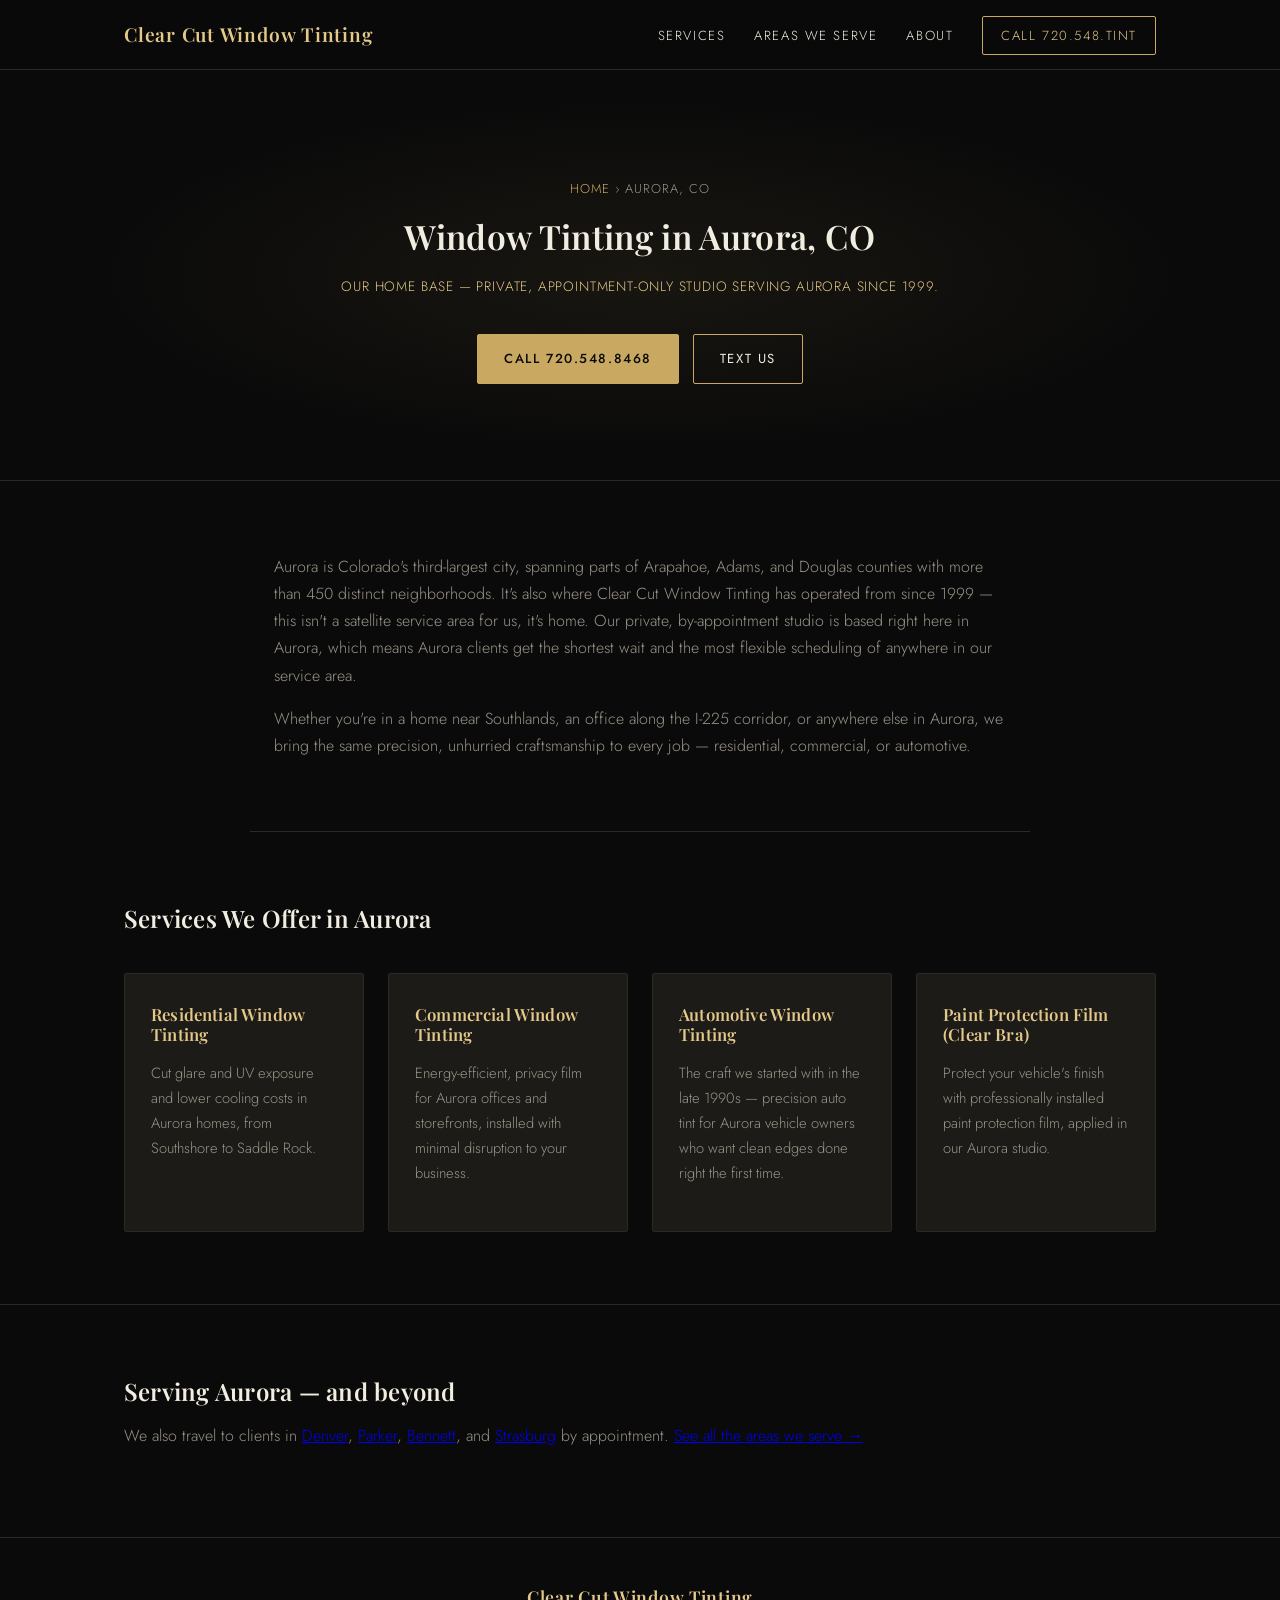
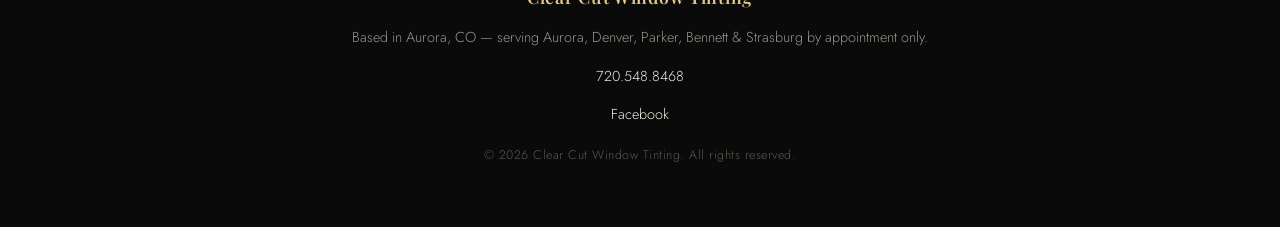
==== commit cf538770: "Revise title and description in aurora.html Updated title and meta description for SEO improvement." ====
--- a/aurora.html
+++ b/aurora.html
@@ -3,8 +3,8 @@
 <head>
 <meta charset="UTF-8">
 <meta name="viewport" content="width=device-width, initial-scale=1">
-<title>Window Tinting in Aurora, CO | Residential, Commercial &amp; Auto | Clear Cut Window Tinting</title>
-<meta name="description" content="Clear Cut Window Tinting serves Aurora, Colorado with private, appointment-only residential, commercial, and automotive window film and paint protection film. Based in Aurora since 1999.">
+<title>Window Tinting in Aurora, CO | Clear Cut Window Tinting</title>
+<meta name="description" content="Private, appointment-only window tinting &amp; paint protection film for Aurora, CO homes, businesses &amp; vehicles. Based in Aurora since 1999.">
 <link rel="canonical" href="https://clearcutcustoms.com/aurora.html">
 <link rel="preconnect" href="https://fonts.googleapis.com">
 <link rel="preconnect" href="https://fonts.gstatic.com" crossorigin>
@@ -82,7 +82,7 @@
 <section class="fit">
   <div class="wrap">
     <h2>Serving Aurora — and beyond</h2>
-    <p>We also travel to clients in Denver, Parker, Bennett, and Strasburg by appointment. <a href="/#areas">See all the areas we serve &rarr;</a></p>
+    <p>We also travel to clients in <a href="denver.html">Denver</a>, <a href="parker.html">Parker</a>, <a href="bennett.html">Bennett</a>, and <a href="strasburg.html">Strasburg</a> by appointment. <a href="/#areas">See all the areas we serve &rarr;</a></p>
   </div>
 </section>
 
--- a/style.css
+++ b/style.css
@@ -315,432 +315,3 @@
   .fit .two-col { grid-template-columns: 1fr; }
   .hero h1 { font-size: 1.7rem; }
 }
-:root {
-  --navy: #12122b;
-  --blue: #1111f7;
-  --light: #f6f7fb;
-  --text: #1c1c28;
-  --muted: #5b5b6b;
-}
-
-* { box-sizing: border-box; }
-
-body {
-  margin: 0;
-  font-family: -apple-system, BlinkMacSystemFont, "Segoe UI", Roboto, Helvetica, Arial, sans-serif;
-  color: var(--text);
-  line-height: 1.6;
-  background: #fff;
-}
-
-.wrap {
-  max-width: 1080px;
-  margin: 0 auto;
-  padding: 0 24px;
-}
-
-h1, h2, h3 { line-height: 1.2; margin-top: 0; }
-
-.site-header {
-  border-bottom: 1px solid #eaeaf0;
-  position: sticky;
-  top: 0;
-  background: #fff;
-  z-index: 10;
-}
-
-.site-header .wrap {
-  display: flex;
-  align-items: center;
-  justify-content: space-between;
-  padding-top: 16px;
-  padding-bottom: 16px;
-}
-
-.logo {
-  font-weight: 700;
-  font-size: 1.1rem;
-  color: var(--navy);
-  text-decoration: none;
-}
-
-.site-header nav a {
-  margin-left: 20px;
-  color: var(--text);
-  text-decoration: none;
-  font-size: 0.95rem;
-}
-
-.btn-call {
-  background: var(--blue);
-  color: #fff !important;
-  padding: 8px 16px;
-  border-radius: 6px;
-}
-
-.hero {
-  background: var(--navy);
-  color: #fff;
-  padding: 72px 0;
-  text-align: center;
-}
-
-.hero h1 { font-size: 2.1rem; max-width: 800px; margin: 0 auto 16px; }
-.hero .tagline { font-size: 1.1rem; color: #c9c9e0; margin-bottom: 32px; }
-
-.cta-row { display: flex; gap: 12px; justify-content: center; flex-wrap: wrap; }
-
-.btn {
-  display: inline-block;
-  padding: 12px 22px;
-  border-radius: 6px;
-  text-decoration: none;
-  border: 1px solid #fff;
-  color: #fff;
-  font-weight: 600;
-}
-
-.btn.primary {
-  background: var(--blue);
-  border-color: var(--blue);
-}
-
-.areas, .services, .gallery, .about, .fit {
-  padding: 56px 0;
-}
-
-.areas { background: var(--light); text-align: center; }
-
-.city-list {
-  list-style: none;
-  display: flex;
-  gap: 12px;
-  justify-content: center;
-  flex-wrap: wrap;
-  padding: 0;
-  margin-top: 24px;
-}
-
-.city-list li {
-  background: #fff;
-  border: 1px solid #dedeea;
-  padding: 8px 16px;
-  border-radius: 20px;
-  font-weight: 600;
-  font-size: 0.9rem;
-}
-
-.city-list li a {
-  color: var(--navy);
-  text-decoration: none;
-}
-
-.city-list li a:hover {
-  text-decoration: underline;
-}
-
-.service-grid {
-  display: grid;
-  grid-template-columns: repeat(auto-fit, minmax(220px, 1fr));
-  gap: 20px;
-  margin-top: 32px;
-}
-
-.service-card {
-  border: 1px solid #eaeaf0;
-  border-radius: 10px;
-  padding: 24px;
-}
-
-.service-card h3 { color: var(--navy); font-size: 1.1rem; }
-.service-card p { color: var(--muted); font-size: 0.95rem; }
-
-.gallery { text-align: center; }
-.gallery-note { color: var(--muted); font-size: 0.9rem; }
-
-.gallery-grid {
-  display: grid;
-  grid-template-columns: repeat(auto-fit, minmax(160px, 1fr));
-  gap: 12px;
-  margin-top: 24px;
-}
-
-.gallery-item {
-  display: block;
-  aspect-ratio: 4 / 3;
-  border-radius: 8px;
-  overflow: hidden;
-  background: var(--light);
-}
-
-.gallery-item img {
-  width: 100%;
-  height: 100%;
-  object-fit: cover;
-  display: block;
-  transition: transform 0.25s ease;
-}
-
-.gallery-item:hover img {
-  transform: scale(1.04);
-}
-
-.about { max-width: 780px; margin: 0 auto; }
-
-.fit .two-col {
-  display: grid;
-  grid-template-columns: 1fr 1fr;
-  gap: 40px;
-}
-
-.fit h3 { color: var(--navy); }
-.fit ul { padding-left: 20px; color: var(--muted); }
-
-.site-footer {
-  background: var(--navy);
-  color: #c9c9e0;
-  padding: 40px 0;
-  text-align: center;
-  font-size: 0.9rem;
-}
-
-.site-footer h3 { color: #fff; }
-.site-footer a { color: #fff; }
-.copyright { margin-top: 16px; color: #8b8ba8; font-size: 0.8rem; }
-
-.breadcrumb {
-  color: #9a9ac2;
-  font-size: 0.85rem;
-  margin-bottom: 12px;
-}
-
-.breadcrumb a {
-  color: #c9c9e0;
-}
-
-.city-hero h1 { font-size: 1.9rem; }
-
-.city-intro {
-  padding: 48px 0;
-  max-width: 780px;
-  margin: 0 auto;
-}
-
-.city-intro p { color: var(--text); }
-
-.fit h2 { margin-bottom: 8px; }
-.fit p { color: var(--muted); }
-
-@media (max-width: 640px) {
-  .site-header nav a:not(.btn-call) { display: none; }
-  .fit .two-col { grid-template-columns: 1fr; }
-  .hero h1 { font-size: 1.6rem; }
-}
-:root {
-  --navy: #12122b;
-  --blue: #1111f7;
-  --light: #f6f7fb;
-  --text: #1c1c28;
-  --muted: #5b5b6b;
-}
-
-* { box-sizing: border-box; }
-
-body {
-  margin: 0;
-  font-family: -apple-system, BlinkMacSystemFont, "Segoe UI", Roboto, Helvetica, Arial, sans-serif;
-  color: var(--text);
-  line-height: 1.6;
-  background: #fff;
-}
-
-.wrap {
-  max-width: 1080px;
-  margin: 0 auto;
-  padding: 0 24px;
-}
-
-h1, h2, h3 { line-height: 1.2; margin-top: 0; }
-
-.site-header {
-  border-bottom: 1px solid #eaeaf0;
-  position: sticky;
-  top: 0;
-  background: #fff;
-  z-index: 10;
-}
-
-.site-header .wrap {
-  display: flex;
-  align-items: center;
-  justify-content: space-between;
-  padding-top: 16px;
-  padding-bottom: 16px;
-}
-
-.logo {
-  font-weight: 700;
-  font-size: 1.1rem;
-  color: var(--navy);
-  text-decoration: none;
-}
-
-.site-header nav a {
-  margin-left: 20px;
-  color: var(--text);
-  text-decoration: none;
-  font-size: 0.95rem;
-}
-
-.btn-call {
-  background: var(--blue);
-  color: #fff !important;
-  padding: 8px 16px;
-  border-radius: 6px;
-}
-
-.hero {
-  background: var(--navy);
-  color: #fff;
-  padding: 72px 0;
-  text-align: center;
-}
-
-.hero h1 { font-size: 2.1rem; max-width: 800px; margin: 0 auto 16px; }
-.hero .tagline { font-size: 1.1rem; color: #c9c9e0; margin-bottom: 32px; }
-
-.cta-row { display: flex; gap: 12px; justify-content: center; flex-wrap: wrap; }
-
-.btn {
-  display: inline-block;
-  padding: 12px 22px;
-  border-radius: 6px;
-  text-decoration: none;
-  border: 1px solid #fff;
-  color: #fff;
-  font-weight: 600;
-}
-
-.btn.primary {
-  background: var(--blue);
-  border-color: var(--blue);
-}
-
-.areas, .services, .gallery, .about, .fit {
-  padding: 56px 0;
-}
-
-.areas { background: var(--light); text-align: center; }
-
-.city-list {
-  list-style: none;
-  display: flex;
-  gap: 12px;
-  justify-content: center;
-  flex-wrap: wrap;
-  padding: 0;
-  margin-top: 24px;
-}
-
-.city-list li {
-  background: #fff;
-  border: 1px solid #dedeea;
-  padding: 8px 16px;
-  border-radius: 20px;
-  font-weight: 600;
-  font-size: 0.9rem;
-}
-
-.city-list li a {
-  color: var(--navy);
-  text-decoration: none;
-}
-
-.city-list li a:hover {
-  text-decoration: underline;
-}
-
-.service-grid {
-  display: grid;
-  grid-template-columns: repeat(auto-fit, minmax(220px, 1fr));
-  gap: 20px;
-  margin-top: 32px;
-}
-
-.service-card {
-  border: 1px solid #eaeaf0;
-  border-radius: 10px;
-  padding: 24px;
-}
-
-.service-card h3 { color: var(--navy); font-size: 1.1rem; }
-.service-card p { color: var(--muted); font-size: 0.95rem; }
-
-.gallery { text-align: center; }
-.gallery-note { color: var(--muted); font-size: 0.9rem; }
-
-.gallery-grid {
-  display: grid;
-  grid-template-columns: repeat(auto-fit, minmax(160px, 1fr));
-  gap: 12px;
-  margin-top: 24px;
-}
-
-.gallery-placeholder {
-  background: var(--light);
-  border: 1px dashed #cfcfe0;
-  aspect-ratio: 4 / 3;
-  border-radius: 8px;
-}
-
-.about { max-width: 780px; margin: 0 auto; }
-
-.fit .two-col {
-  display: grid;
-  grid-template-columns: 1fr 1fr;
-  gap: 40px;
-}
-
-.fit h3 { color: var(--navy); }
-.fit ul { padding-left: 20px; color: var(--muted); }
-
-.site-footer {
-  background: var(--navy);
-  color: #c9c9e0;
-  padding: 40px 0;
-  text-align: center;
-  font-size: 0.9rem;
-}
-
-.site-footer h3 { color: #fff; }
-.site-footer a { color: #fff; }
-.copyright { margin-top: 16px; color: #8b8ba8; font-size: 0.8rem; }
-
-.breadcrumb {
-  color: #9a9ac2;
-  font-size: 0.85rem;
-  margin-bottom: 12px;
-}
-
-.breadcrumb a {
-  color: #c9c9e0;
-}
-
-.city-hero h1 { font-size: 1.9rem; }
-
-.city-intro {
-  padding: 48px 0;
-  max-width: 780px;
-  margin: 0 auto;
-}
-
-.city-intro p { color: var(--text); }
-
-.fit h2 { margin-bottom: 8px; }
-.fit p { color: var(--muted); }
-
-@media (max-width: 640px) {
-  .site-header nav a:not(.btn-call) { display: none; }
-  .fit .two-col { grid-template-columns: 1fr; }
-  .hero h1 { font-size: 1.6rem; }
-}
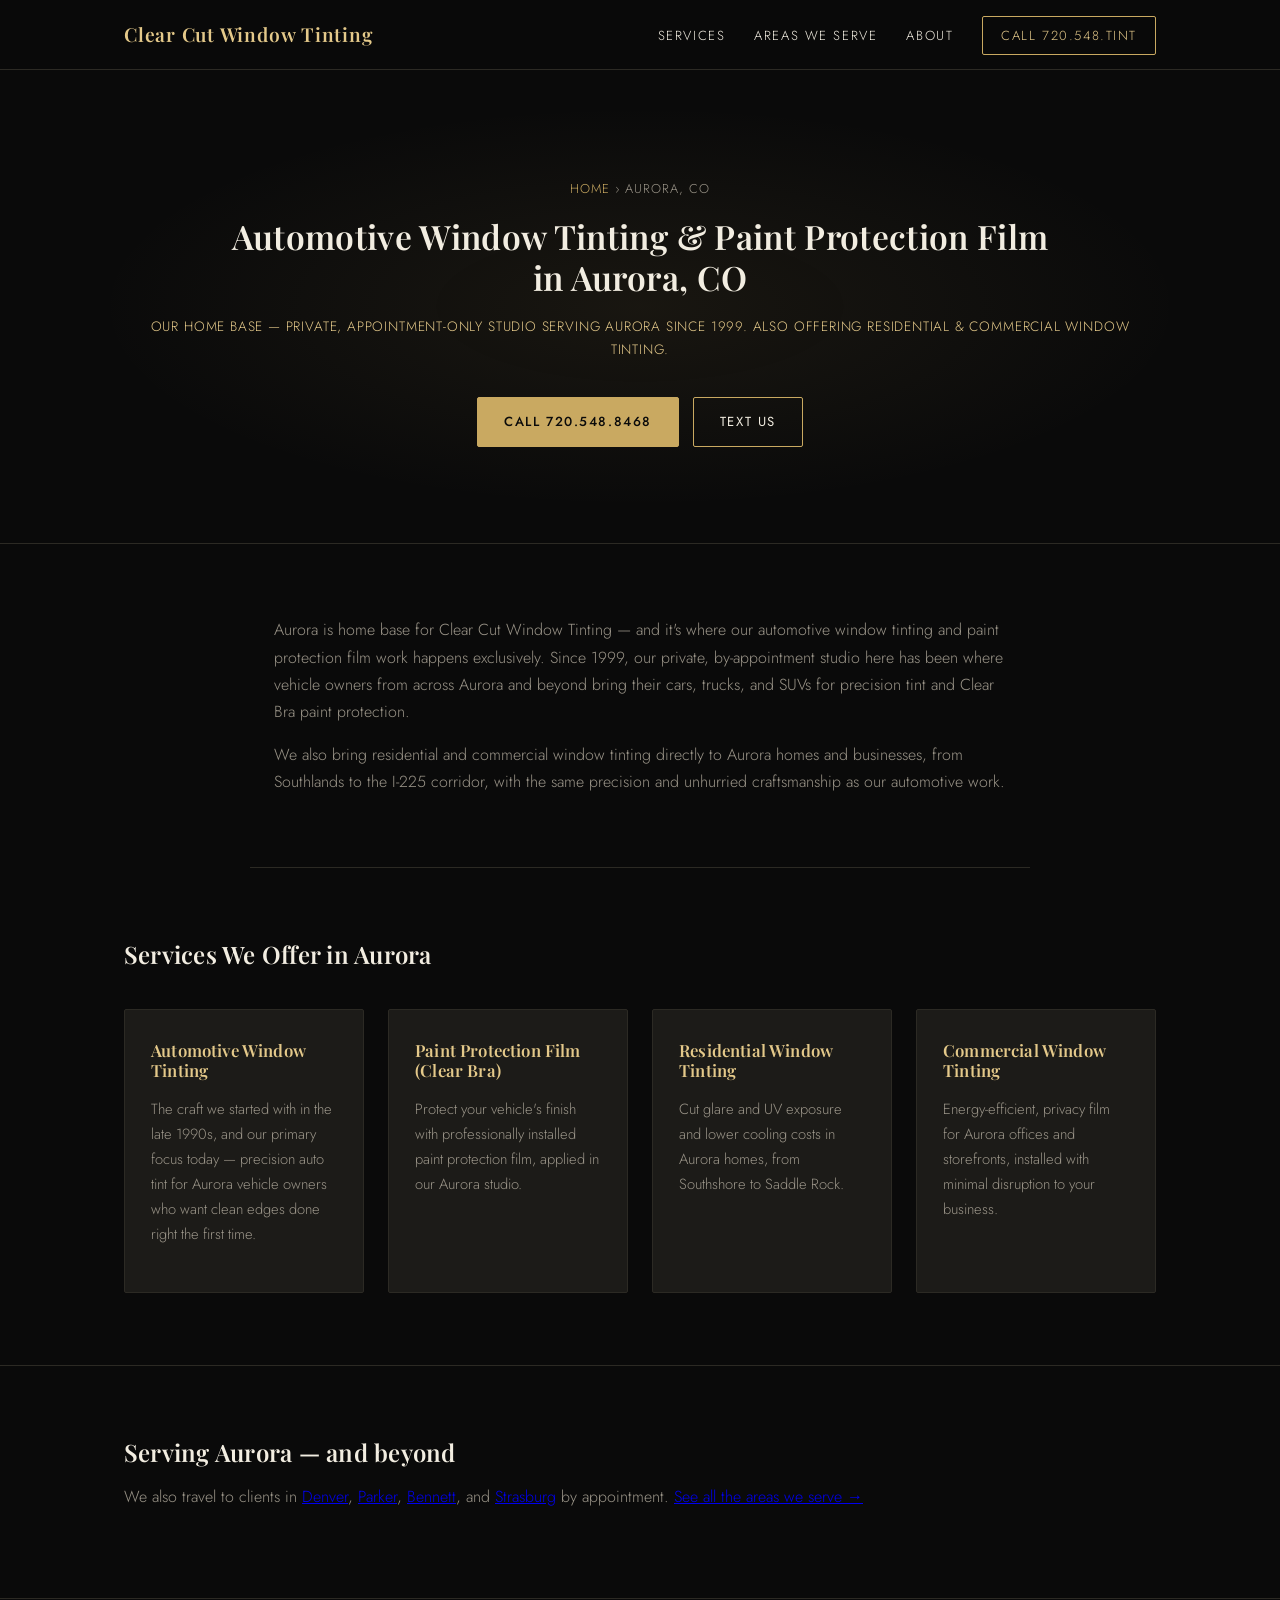
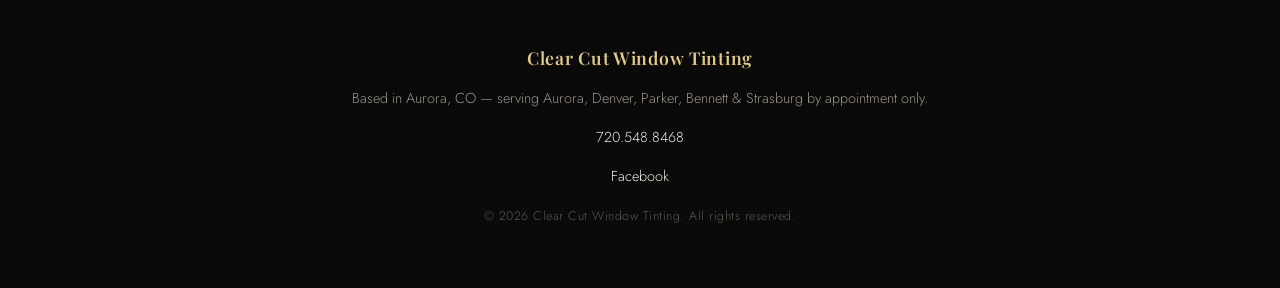
==== commit 83db3c42: "Revise title, meta description, and content for SEO Updated the title and meta description for bette" ====
--- a/aurora.html
+++ b/aurora.html
@@ -3,8 +3,8 @@
 <head>
 <meta charset="UTF-8">
 <meta name="viewport" content="width=device-width, initial-scale=1">
-<title>Window Tinting in Aurora, CO | Clear Cut Window Tinting</title>
-<meta name="description" content="Private, appointment-only window tinting &amp; paint protection film for Aurora, CO homes, businesses &amp; vehicles. Based in Aurora since 1999.">
+<title>Automotive Window Tinting &amp; Paint Protection Film in Aurora, CO | Clear Cut Window Tinting</title>
+<meta name="description" content="Private, appointment-only automotive window tinting &amp; paint protection film at our Aurora, CO studio since 1999 &mdash; plus residential &amp; commercial window tinting.">
 <link rel="canonical" href="https://clearcutcustoms.com/aurora.html">
 <link rel="preconnect" href="https://fonts.googleapis.com">
 <link rel="preconnect" href="https://fonts.gstatic.com" crossorigin>
@@ -39,8 +39,8 @@
 <section class="hero city-hero">
   <div class="wrap">
     <p class="breadcrumb"><a href="/">Home</a> &rsaquo; Aurora, CO</p>
-    <h1>Window Tinting in Aurora, CO</h1>
-    <p class="tagline">Our home base — private, appointment-only studio serving Aurora since 1999.</p>
+    <h1>Automotive Window Tinting &amp; Paint Protection Film in Aurora, CO</h1>
+    <p class="tagline">Our home base — private, appointment-only studio serving Aurora since 1999. Also offering residential &amp; commercial window tinting.</p>
     <div class="cta-row">
       <a class="btn primary" href="tel:7205488468">Call 720.548.8468</a>
       <a class="btn" href="sms:7205488468">Text Us</a>
@@ -50,8 +50,8 @@
 
 <section class="city-intro">
   <div class="wrap">
-    <p>Aurora is Colorado's third-largest city, spanning parts of Arapahoe, Adams, and Douglas counties with more than 450 distinct neighborhoods. It's also where Clear Cut Window Tinting has operated from since 1999 — this isn't a satellite service area for us, it's home. Our private, by-appointment studio is based right here in Aurora, which means Aurora clients get the shortest wait and the most flexible scheduling of anywhere in our service area.</p>
-    <p>Whether you're in a home near Southlands, an office along the I-225 corridor, or anywhere else in Aurora, we bring the same precision, unhurried craftsmanship to every job — residential, commercial, or automotive.</p>
+    <p>Aurora is home base for Clear Cut Window Tinting — and it's where our automotive window tinting and paint protection film work happens exclusively. Since 1999, our private, by-appointment studio here has been where vehicle owners from across Aurora and beyond bring their cars, trucks, and SUVs for precision tint and Clear Bra paint protection.</p>
+    <p>We also bring residential and commercial window tinting directly to Aurora homes and businesses, from Southlands to the I-225 corridor, with the same precision and unhurried craftsmanship as our automotive work.</p>
   </div>
 </section>
 
@@ -60,20 +60,20 @@
     <h2>Services We Offer in Aurora</h2>
     <div class="service-grid">
       <div class="service-card">
+        <h3>Automotive Window Tinting</h3>
+        <p>The craft we started with in the late 1990s, and our primary focus today — precision auto tint for Aurora vehicle owners who want clean edges done right the first time.</p>
+      </div>
+      <div class="service-card">
+        <h3>Paint Protection Film (Clear Bra)</h3>
+        <p>Protect your vehicle's finish with professionally installed paint protection film, applied in our Aurora studio.</p>
+      </div>
+      <div class="service-card">
         <h3>Residential Window Tinting</h3>
         <p>Cut glare and UV exposure and lower cooling costs in Aurora homes, from Southshore to Saddle Rock.</p>
       </div>
       <div class="service-card">
         <h3>Commercial Window Tinting</h3>
         <p>Energy-efficient, privacy film for Aurora offices and storefronts, installed with minimal disruption to your business.</p>
-      </div>
-      <div class="service-card">
-        <h3>Automotive Window Tinting</h3>
-        <p>The craft we started with in the late 1990s — precision auto tint for Aurora vehicle owners who want clean edges done right the first time.</p>
-      </div>
-      <div class="service-card">
-        <h3>Paint Protection Film (Clear Bra)</h3>
-        <p>Protect your vehicle's finish with professionally installed paint protection film, applied in our Aurora studio.</p>
       </div>
     </div>
   </div>
--- a/style.css
+++ b/style.css
@@ -246,6 +246,49 @@
 
 .about p { color: var(--muted); }
 
+.testimonials {
+  padding: 72px 0;
+  background: var(--charcoal);
+  text-align: center;
+  border-bottom: 1px solid var(--hairline);
+}
+
+.testimonials p { color: var(--muted); max-width: 720px; margin-left: auto; margin-right: auto; }
+
+.rating-badge {
+  color: var(--gold-bright);
+  font-size: 1.1rem;
+  letter-spacing: 0.03em;
+}
+
+.testimonial-grid {
+  display: grid;
+  grid-template-columns: repeat(auto-fit, minmax(220px, 1fr));
+  gap: 20px;
+  margin: 32px 0;
+  text-align: left;
+}
+
+.testimonial-grid blockquote {
+  margin: 0;
+  padding: 24px;
+  background: var(--charcoal-light);
+  border: 1px solid var(--hairline);
+  border-radius: 2px;
+  color: var(--cream);
+  font-style: italic;
+}
+
+.testimonial-grid cite {
+  display: block;
+  margin-top: 14px;
+  font-style: normal;
+  color: var(--gold);
+  font-size: 0.85rem;
+}
+
+.testimonials a { color: var(--gold-bright); }
+
 .fit .two-col {
   display: grid;
   grid-template-columns: 1fr 1fr;
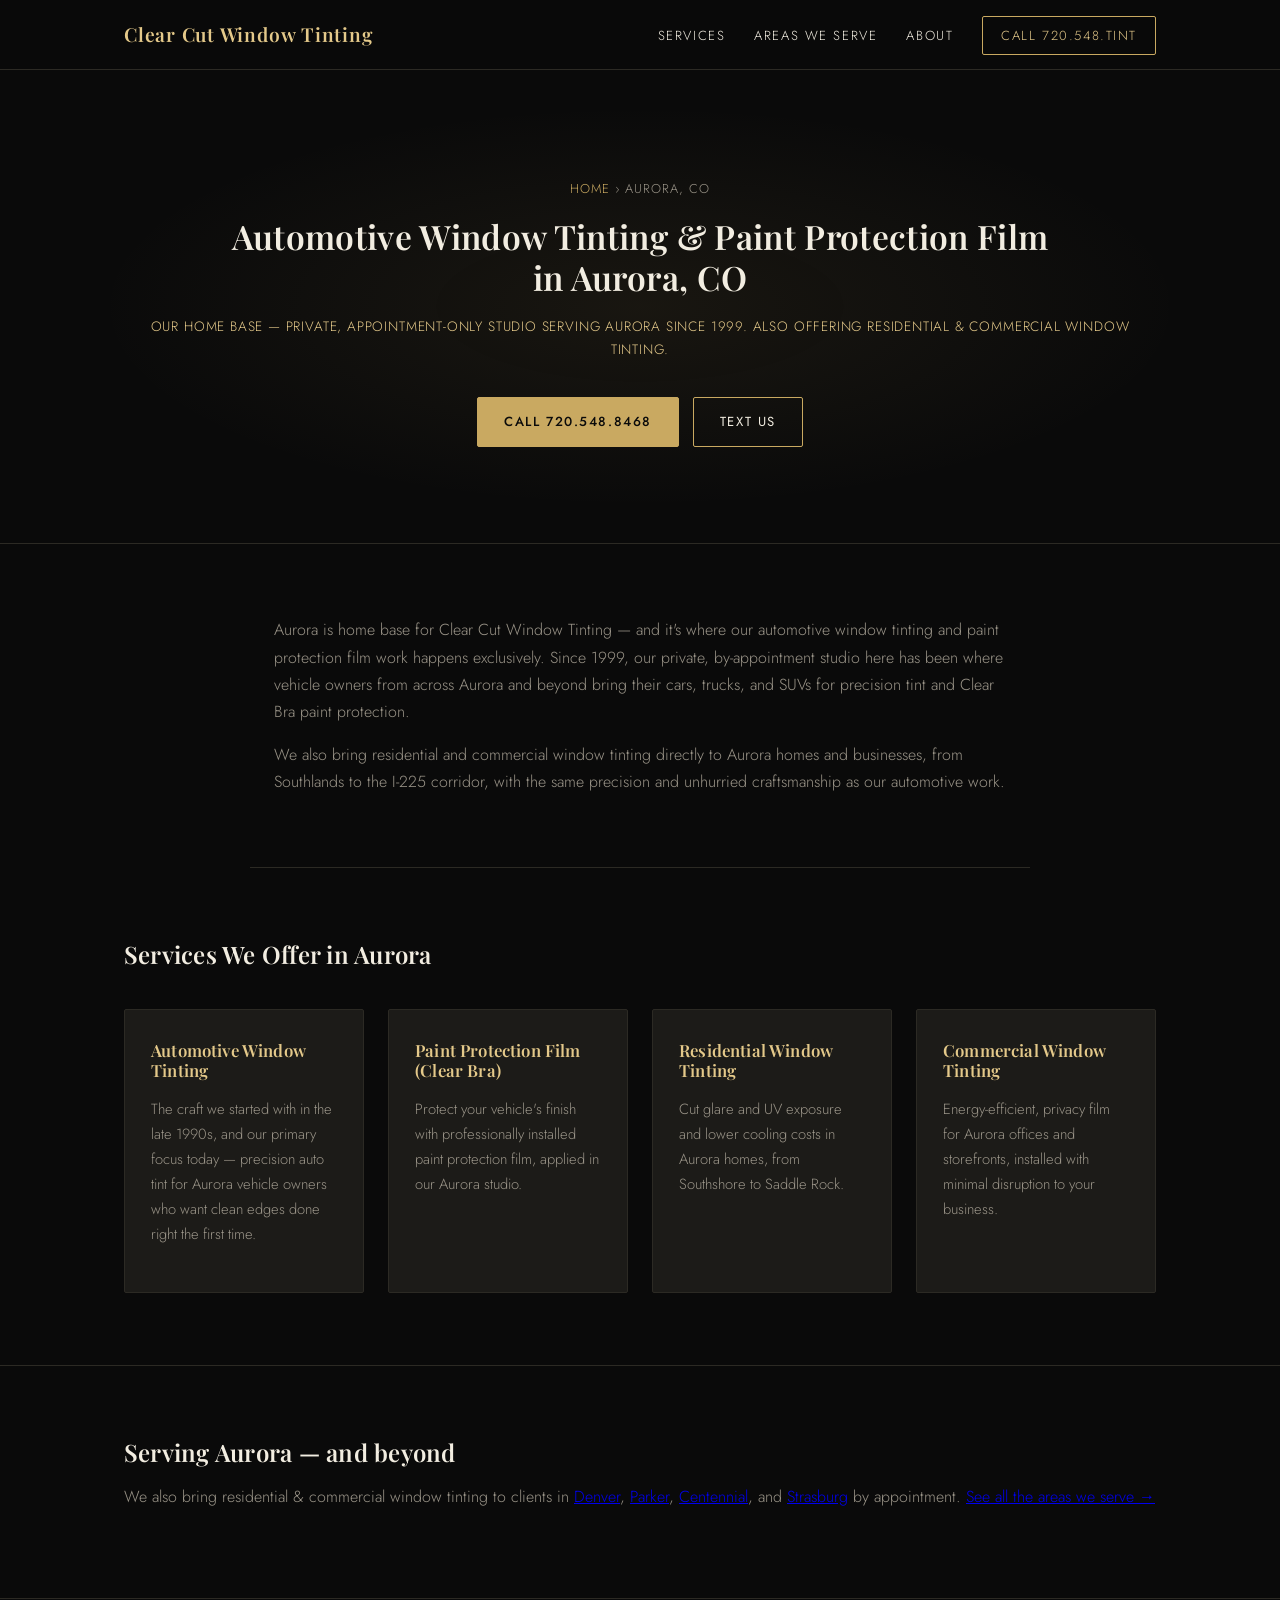
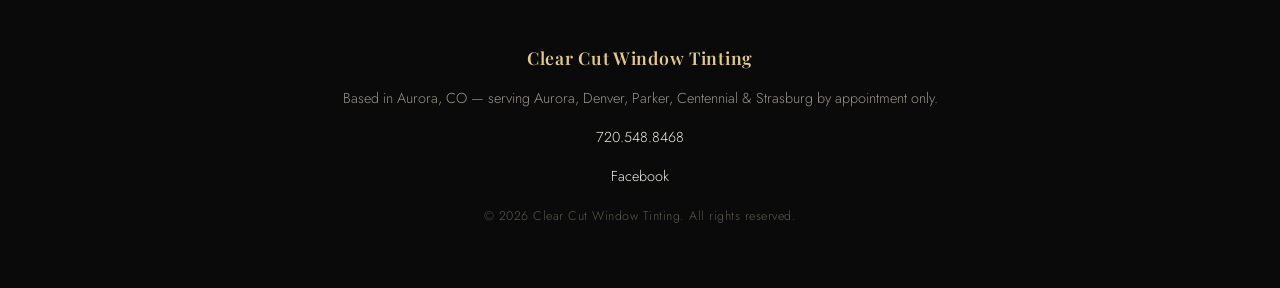
==== commit 3896f560: "Update aurora.html" ====
--- a/aurora.html
+++ b/aurora.html
@@ -82,14 +82,14 @@
 <section class="fit">
   <div class="wrap">
     <h2>Serving Aurora — and beyond</h2>
-    <p>We also travel to clients in <a href="denver.html">Denver</a>, <a href="parker.html">Parker</a>, <a href="bennett.html">Bennett</a>, and <a href="strasburg.html">Strasburg</a> by appointment. <a href="/#areas">See all the areas we serve &rarr;</a></p>
+    <p>We also bring residential &amp; commercial window tinting to clients in <a href="denver.html">Denver</a>, <a href="parker.html">Parker</a>, <a href="centennial.html">Centennial</a>, and <a href="strasburg.html">Strasburg</a> by appointment. <a href="/#areas">See all the areas we serve &rarr;</a></p>
   </div>
 </section>
 
 <footer class="site-footer">
   <div class="wrap">
     <h3>Clear Cut Window Tinting</h3>
-    <p>Based in Aurora, CO &mdash; serving Aurora, Denver, Parker, Bennett &amp; Strasburg by appointment only.</p>
+    <p>Based in Aurora, CO &mdash; serving Aurora, Denver, Parker, Centennial &amp; Strasburg by appointment only.</p>
     <p><a href="tel:7205488468">720.548.8468</a></p>
     <p><a href="https://www.facebook.com/clearcutcustoms/" target="_blank" rel="noopener">Facebook</a></p>
     <p class="copyright">&copy; 2026 Clear Cut Window Tinting. All rights reserved.</p>
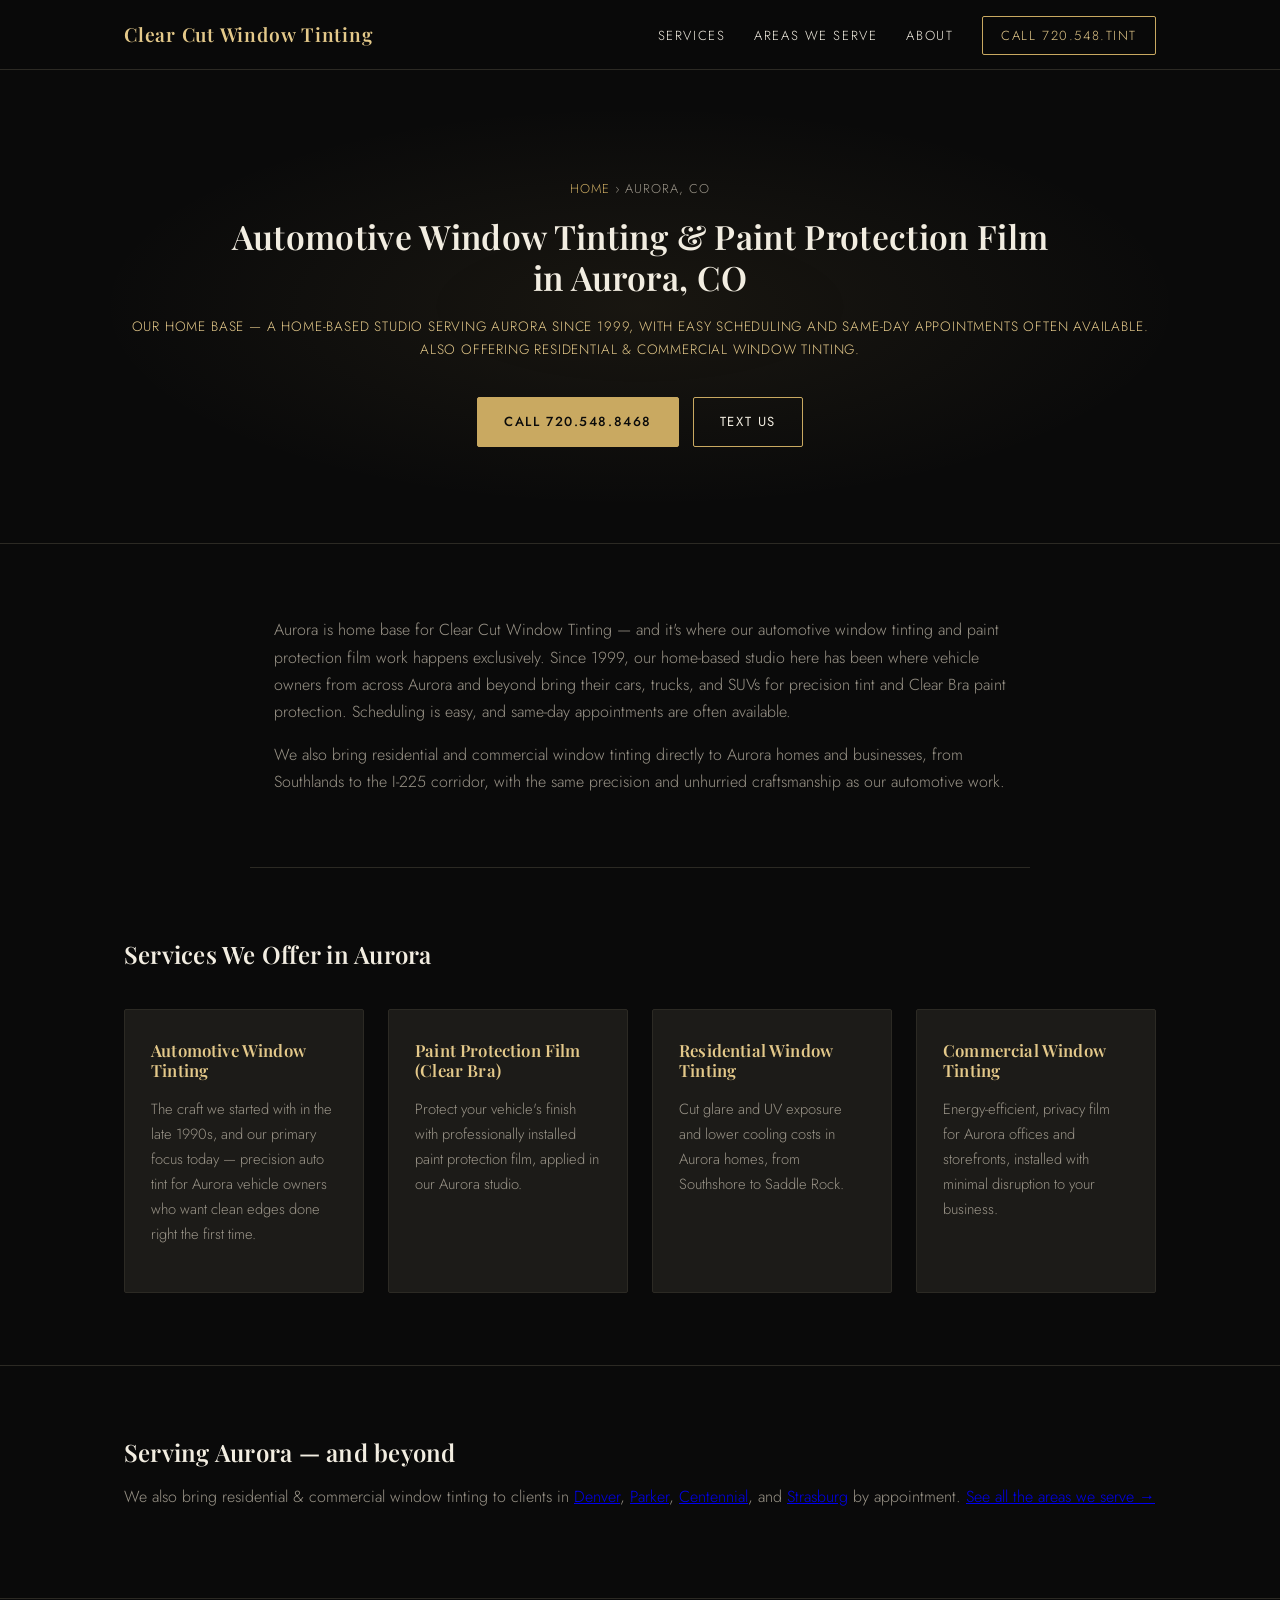
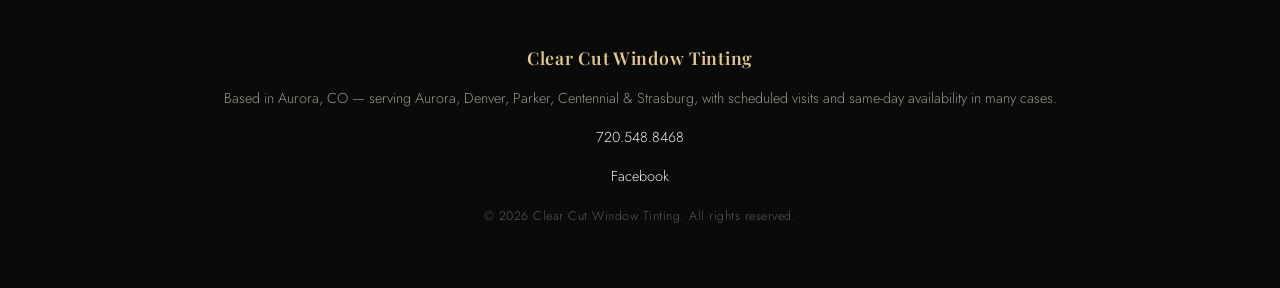
==== commit 61e37db9: "Soften private/appointment-only language, add same-day messaging Updated descriptions and taglines f" ====
--- a/aurora.html
+++ b/aurora.html
@@ -4,7 +4,7 @@
 <meta charset="UTF-8">
 <meta name="viewport" content="width=device-width, initial-scale=1">
 <title>Automotive Window Tinting &amp; Paint Protection Film in Aurora, CO | Clear Cut Window Tinting</title>
-<meta name="description" content="Private, appointment-only automotive window tinting &amp; paint protection film at our Aurora, CO studio since 1999 &mdash; plus residential &amp; commercial window tinting.">
+<meta name="description" content="Automotive window tinting &amp; paint protection film at our Aurora, CO home studio since 1999 &mdash; easy scheduling with same-day appointments often available &mdash; plus residential &amp; commercial window tinting.">
 <link rel="canonical" href="https://clearcutcustoms.com/aurora.html">
 <link rel="preconnect" href="https://fonts.googleapis.com">
 <link rel="preconnect" href="https://fonts.gstatic.com" crossorigin>
@@ -40,7 +40,7 @@
   <div class="wrap">
     <p class="breadcrumb"><a href="/">Home</a> &rsaquo; Aurora, CO</p>
     <h1>Automotive Window Tinting &amp; Paint Protection Film in Aurora, CO</h1>
-    <p class="tagline">Our home base — private, appointment-only studio serving Aurora since 1999. Also offering residential &amp; commercial window tinting.</p>
+    <p class="tagline">Our home base — a home-based studio serving Aurora since 1999, with easy scheduling and same-day appointments often available. Also offering residential &amp; commercial window tinting.</p>
     <div class="cta-row">
       <a class="btn primary" href="tel:7205488468">Call 720.548.8468</a>
       <a class="btn" href="sms:7205488468">Text Us</a>
@@ -50,7 +50,7 @@
 
 <section class="city-intro">
   <div class="wrap">
-    <p>Aurora is home base for Clear Cut Window Tinting — and it's where our automotive window tinting and paint protection film work happens exclusively. Since 1999, our private, by-appointment studio here has been where vehicle owners from across Aurora and beyond bring their cars, trucks, and SUVs for precision tint and Clear Bra paint protection.</p>
+    <p>Aurora is home base for Clear Cut Window Tinting — and it's where our automotive window tinting and paint protection film work happens exclusively. Since 1999, our home-based studio here has been where vehicle owners from across Aurora and beyond bring their cars, trucks, and SUVs for precision tint and Clear Bra paint protection. Scheduling is easy, and same-day appointments are often available.</p>
     <p>We also bring residential and commercial window tinting directly to Aurora homes and businesses, from Southlands to the I-225 corridor, with the same precision and unhurried craftsmanship as our automotive work.</p>
   </div>
 </section>
@@ -89,7 +89,7 @@
 <footer class="site-footer">
   <div class="wrap">
     <h3>Clear Cut Window Tinting</h3>
-    <p>Based in Aurora, CO &mdash; serving Aurora, Denver, Parker, Centennial &amp; Strasburg by appointment only.</p>
+    <p>Based in Aurora, CO &mdash; serving Aurora, Denver, Parker, Centennial &amp; Strasburg, with scheduled visits and same-day availability in many cases.</p>
     <p><a href="tel:7205488468">720.548.8468</a></p>
     <p><a href="https://www.facebook.com/clearcutcustoms/" target="_blank" rel="noopener">Facebook</a></p>
     <p class="copyright">&copy; 2026 Clear Cut Window Tinting. All rights reserved.</p>
--- a/style.css
+++ b/style.css
@@ -353,8 +353,22 @@
 .fit h2 { margin-bottom: 10px; }
 .fit p { color: var(--muted); }
 
+.divider-swirl {
+  background: #ffffff;
+  height: 150px;
+  overflow: hidden;
+}
+
+.divider-swirl img {
+  width: 100%;
+  height: 100%;
+  display: block;
+  object-fit: cover;
+}
+
 @media (max-width: 640px) {
   .site-header nav a:not(.btn-call) { display: none; }
   .fit .two-col { grid-template-columns: 1fr; }
   .hero h1 { font-size: 1.7rem; }
-}
+  .divider-swirl { height: 90px; }
+}
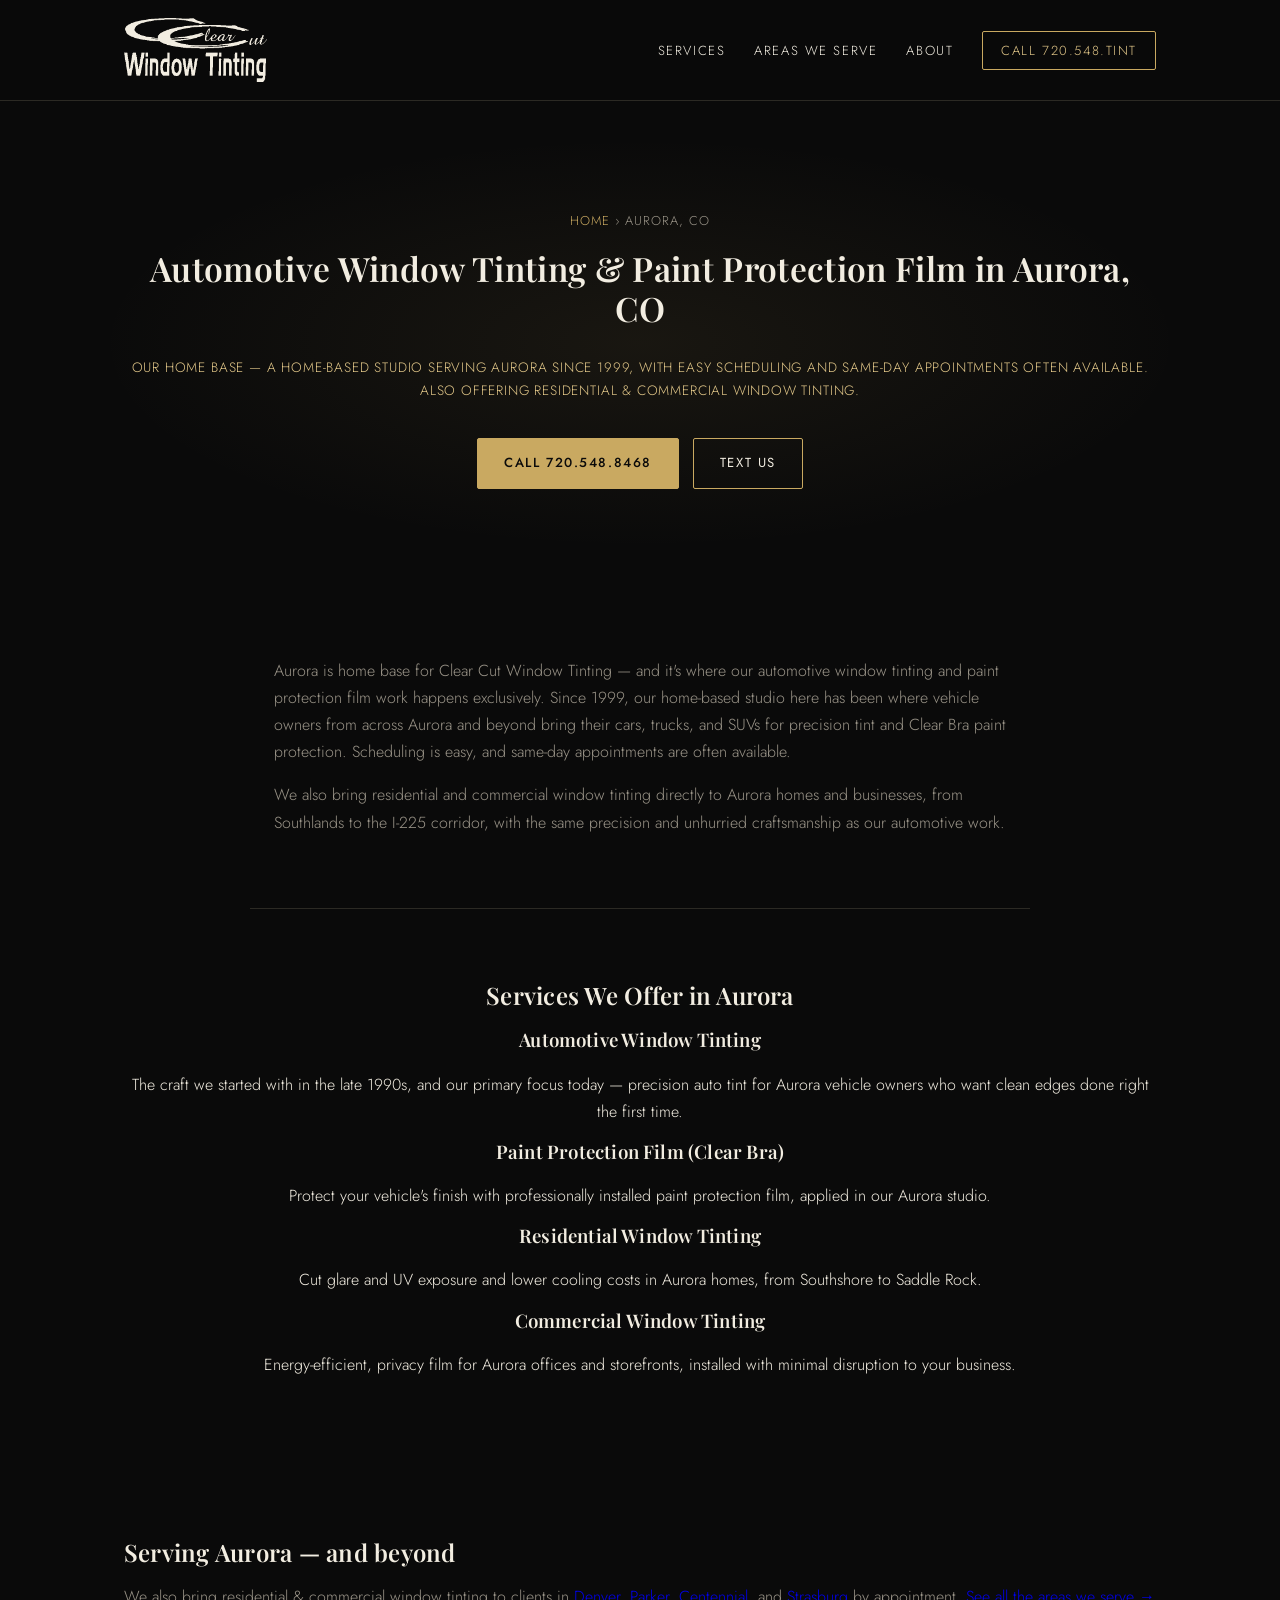
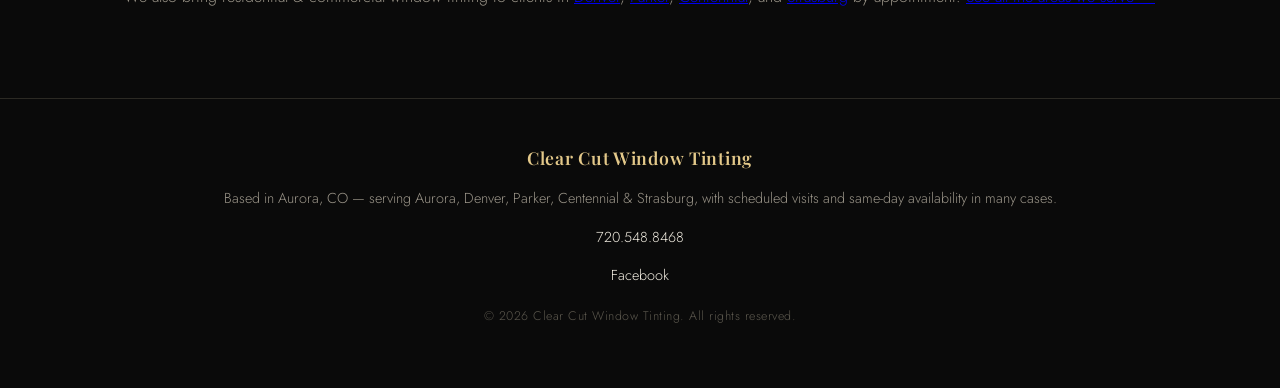
==== commit 08bd7ba4: "Update logo to include image in header" ====
--- a/aurora.html
+++ b/aurora.html
@@ -26,7 +26,7 @@
 
 <header class="site-header">
   <div class="wrap">
-    <a class="logo" href="/">Clear Cut Window Tinting</a>
+        <a class="logo" href="/"><img src="img/logo.png" alt="Clear Cut Window Tinting" class="logo-img"></a>
     <nav>
       <a href="/#services">Services</a>
       <a href="/#areas">Areas We Serve</a>
--- a/style.css
+++ b/style.css
@@ -7,6 +7,8 @@
   --cream: #f2ede1;
   --muted: #9a9488;
   --hairline: #2c2a24;
+  --espresso: #6b5628;
+  --hairline-light: #e3dac6;
 }
 
 * { box-sizing: border-box; }
@@ -53,12 +55,15 @@
 }
 
 .logo {
-  font-family: "Playfair Display", Georgia, serif;
-  font-weight: 600;
-  font-size: 1.2rem;
-  color: var(--gold-bright);
+  display: flex;
+  align-items: center;
   text-decoration: none;
-  letter-spacing: 0.04em;
+}
+
+.logo-img {
+  height: 64px;
+  width: auto;
+  display: block;
 }
 
 .site-header nav a {
@@ -93,10 +98,36 @@
   color: var(--cream);
   padding: 96px 0;
   text-align: center;
-  border-bottom: 1px solid var(--hairline);
-}
-
-.hero h1 { font-size: 2.4rem; max-width: 820px; margin: 0 auto 18px; }
+}
+
+.h1-stack {
+  position: relative;
+  max-width: 820px;
+  margin: 0 auto 18px;
+  display: grid;
+}
+.h1-stack span, .h1-stack h1 {
+  font-family: "Fraunces", Georgia, serif;
+  font-weight: 600;
+  font-size: 2.4rem;
+  line-height: 1.25;
+  margin: 0;
+  grid-area: 1 / 1;
+}
+.h1-blue {
+  color: transparent;
+  -webkit-text-stroke: 7px #4a90d9;
+  text-stroke: 7px #4a90d9;
+}
+.h1-gold {
+  position: relative;
+  color: var(--cream);
+  -webkit-text-stroke: 3px var(--gold);
+  text-stroke: 3px var(--gold);
+  paint-order: stroke fill;
+  text-shadow: 0 3px 14px rgba(0, 0, 0, 0.65), 0 0 24px rgba(201, 169, 97, 0.25);
+}
+
 .hero .tagline {
   font-size: 1.05rem;
   color: var(--gold-bright);
@@ -144,8 +175,14 @@
   padding: 72px 0;
 }
 
-.areas { background: var(--charcoal); text-align: center; border-bottom: 1px solid var(--hairline); }
-.areas p { color: var(--muted); max-width: 720px; margin-left: auto; margin-right: auto; }
+.areas { background: #ffffff; text-align: center; }
+.areas h2 { color: var(--black); }
+.areas p { color: var(--espresso); max-width: 720px; margin-left: auto; margin-right: auto; }
+
+.areas .city-list li { border-color: var(--hairline-light); }
+.areas .city-list li:hover { border-color: var(--gold); }
+.areas .city-list li a { color: var(--black); }
+.areas .city-list li a:hover { color: var(--gold); }
 
 .city-list {
   list-style: none;
@@ -180,33 +217,45 @@
   color: var(--gold-bright);
 }
 
-.services { border-bottom: 1px solid var(--hairline); }
-
-.service-grid {
+.services { background: var(--black); text-align: center; }
+
+.tile-grid {
   display: grid;
-  grid-template-columns: repeat(auto-fit, minmax(220px, 1fr));
-  gap: 24px;
+  grid-template-columns: repeat(4, 1fr);
+  gap: 0;
   margin-top: 40px;
-}
-
-.service-card {
-  border: 1px solid var(--hairline);
-  border-radius: 2px;
-  padding: 30px 26px;
-  background: var(--charcoal-light);
-  transition: border-color 0.25s ease, transform 0.25s ease;
-}
-
-.service-card:hover {
-  border-color: var(--gold);
-  transform: translateY(-3px);
-}
-
-.service-card h3 { color: var(--gold-bright); font-size: 1.05rem; font-weight: 600; }
-.service-card p { color: var(--muted); font-size: 0.92rem; }
-
-.gallery { text-align: center; border-bottom: 1px solid var(--hairline); }
-.gallery-note { color: var(--muted); font-size: 0.9rem; }
+  text-align: left;
+}
+
+.tile { padding: 0 24px; }
+.tile:not(:first-child) { border-left: 1px solid var(--hairline); }
+
+.tile .num {
+  font-family: "Playfair Display", serif;
+  font-size: 2.6rem;
+  font-weight: 600;
+  color: transparent;
+  -webkit-text-stroke: 1px var(--gold);
+  text-stroke: 1px var(--gold);
+  line-height: 1;
+  margin-bottom: 18px;
+}
+
+.tile h3 {
+  font-size: 0.95rem;
+  text-transform: uppercase;
+  letter-spacing: 0.08em;
+  color: var(--gold-bright);
+  font-family: "Jost", sans-serif;
+  font-weight: 500;
+  margin-bottom: 12px;
+}
+.tile p { color: var(--muted); font-size: 0.86rem; margin-bottom: 16px; }
+.tile .rule { width: 32px; height: 1px; background: var(--gold); opacity: 0.6; }
+
+.gallery { background: #ffffff; text-align: center; }
+.gallery h2 { color: var(--black); }
+.gallery-note { color: var(--espresso); font-size: 0.9rem; }
 
 .gallery-grid {
   display: grid;
@@ -239,18 +288,17 @@
 }
 
 .about {
-  max-width: 780px;
-  margin: 0 auto;
-  border-bottom: 1px solid var(--hairline);
-}
-
-.about p { color: var(--muted); }
+  background: #ffffff;
+}
+
+.about .wrap { max-width: 780px; }
+.about h2 { color: var(--black); }
+.about p { color: var(--espresso); }
 
 .testimonials {
   padding: 72px 0;
-  background: var(--charcoal);
+  background: var(--black);
   text-align: center;
-  border-bottom: 1px solid var(--hairline);
 }
 
 .testimonials p { color: var(--muted); max-width: 720px; margin-left: auto; margin-right: auto; }
@@ -288,6 +336,8 @@
 }
 
 .testimonials a { color: var(--gold-bright); }
+
+.fit { background: var(--black); }
 
 .fit .two-col {
   display: grid;
@@ -324,6 +374,23 @@
 .site-footer a:hover { color: var(--gold-bright); }
 .copyright { margin-top: 18px; color: #5c584e; font-size: 0.78rem; letter-spacing: 0.04em; }
 
+.hours-block {
+  display: inline-flex;
+  margin: 18px 0;
+  padding: 14px 28px;
+  border: 1px solid var(--hairline);
+  border-radius: 2px;
+  font-size: 0.82rem;
+  text-align: left;
+}
+.hours-label {
+  color: var(--gold-bright);
+  text-transform: uppercase;
+  letter-spacing: 0.1em;
+  font-size: 0.72rem;
+  margin-bottom: 4px;
+}
+
 .breadcrumb {
   color: var(--muted);
   font-size: 0.8rem;
@@ -353,22 +420,26 @@
 .fit h2 { margin-bottom: 10px; }
 .fit p { color: var(--muted); }
 
-.divider-swirl {
-  background: #ffffff;
-  height: 150px;
+.wave-cap {
+  height: 110px;
   overflow: hidden;
 }
 
-.divider-swirl img {
+.wave-cap svg {
+  display: block;
   width: 100%;
   height: 100%;
-  display: block;
-  object-fit: cover;
 }
 
 @media (max-width: 640px) {
   .site-header nav a:not(.btn-call) { display: none; }
+  .logo-img { height: 44px; }
   .fit .two-col { grid-template-columns: 1fr; }
-  .hero h1 { font-size: 1.7rem; }
-  .divider-swirl { height: 90px; }
-}
+  .h1-stack span, .h1-stack h1 { font-size: 1.7rem; }
+  .h1-blue { -webkit-text-stroke: 4px #4a90d9; text-stroke: 4px #4a90d9; }
+  .h1-gold { -webkit-text-stroke: 1.8px var(--gold); text-stroke: 1.8px var(--gold); }
+  .wave-cap { height: 60px; }
+  .tile-grid { grid-template-columns: repeat(2, 1fr); gap: 32px 0; }
+  .tile:not(:first-child) { border-left: none; }
+  .tile { padding: 0 12px; }
+}
